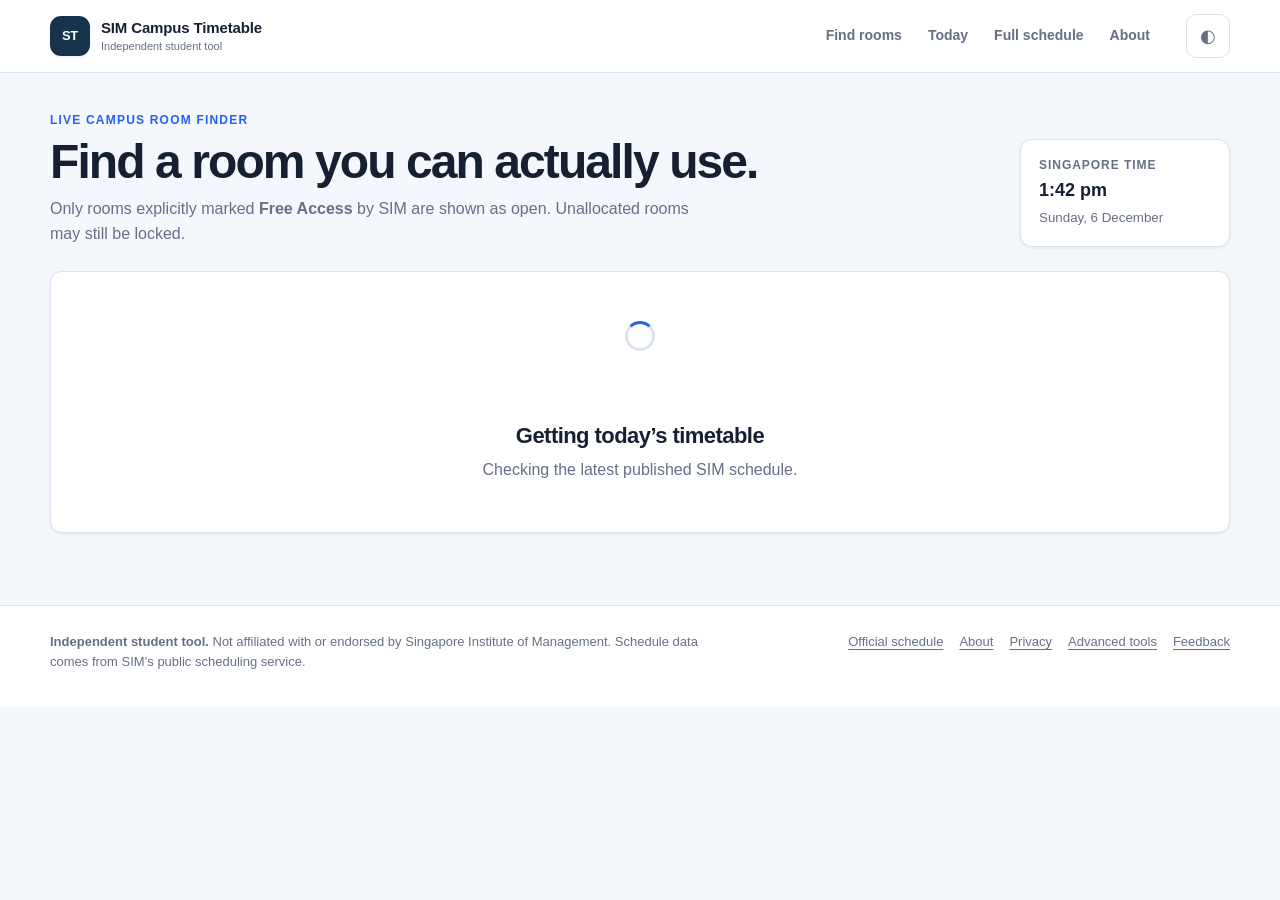
==== index.html @ f2486873 "page generally upgraded" ====
<!DOCTYPE html>
<html lang="en-SG">
<head>
<meta charset="utf-8" />
<meta name="viewport" content="width=device-width, initial-scale=1" />
<script>(function(){try{var t=localStorage.getItem('sim-timetable-theme');if(t==='light'||t==='dark')document.documentElement.setAttribute('data-theme',t)}catch(e){}})();</script>
<script async src="https://pagead2.googlesyndication.com/pagead/js/adsbygoogle.js?client=ca-pub-3855542710250858" crossorigin="anonymous"></script>
<title>SIM Campus Timetable — Find Free Access Rooms</title>
<meta name="description" content="Find SIM campus rooms that are explicitly open to students now, see what opens later, and browse today's timetable." />
<meta name="theme-color" content="#17324D" />
<link rel="canonical" href="https://simtimetable.vercel.app/" />
<meta property="og:type" content="website" />
<meta property="og:title" content="SIM Campus Timetable" />
<meta property="og:description" content="Find SIM campus rooms that are explicitly open to students now." />
<meta property="og:url" content="https://simtimetable.vercel.app/" />
<meta property="og:image" content="https://simtimetable.vercel.app/assets/og-sim-campus-timetable.png" />
<meta property="og:image:width" content="1731" />
<meta property="og:image:height" content="909" />
<meta property="og:image:alt" content="SIM Campus Timetable — Find rooms you can actually use." />
<meta name="twitter:card" content="summary_large_image" />
<meta name="twitter:title" content="SIM Campus Timetable" />
<meta name="twitter:description" content="Find SIM campus rooms that are explicitly open to students now." />
<meta name="twitter:image" content="https://simtimetable.vercel.app/assets/og-sim-campus-timetable.png" />
<link rel="stylesheet" href="/assets/styles.css" />
<link rel="icon" href="data:image/svg+xml,<svg xmlns=%22http://www.w3.org/2000/svg%22 viewBox=%220 0 100 100%22><rect width=%22100%22 height=%22100%22 rx=%2224%22 fill=%22%2317324d%22/><text x=%2250%22 y=%2263%22 text-anchor=%22middle%22 font-family=%22Arial%22 font-size=%2240%22 font-weight=%22700%22 fill=%22white%22>ST</text></svg>" />
</head>
<body>
<a class="skip-link" href="#main">Skip to room finder</a>

<header class="site-header">
  <div class="site-header-inner">
    <a class="brand" href="/" aria-label="SIM Campus Timetable home">
      <span class="brand-mark" aria-hidden="true">ST</span>
      <span class="brand-copy">
        <strong>SIM Campus Timetable</strong>
        <small>Independent student tool</small>
      </span>
    </a>
    <nav class="site-nav" aria-label="Primary navigation">
      <a href="/#open-now" data-view-link="now">Find rooms</a>
      <a href="/#today" data-view-link="today">Today</a>
      <a href="/#schedule" data-view-link="schedule">Full schedule</a>
      <a href="/about">About</a>
    </nav>
    <button class="theme-toggle" data-theme-toggle type="button" aria-label="System theme. Activate to change theme.">
      <span class="theme-toggle-icon" aria-hidden="true">◐</span>
    </button>
  </div>
</header>

<main class="page-shell" id="main">
  <section class="app-hero" aria-labelledby="pageTitle">
    <div class="hero-copy">
      <p class="eyebrow">Live campus room finder</p>
      <h1 id="pageTitle">Find a room you can actually use.</h1>
      <p>Only rooms explicitly marked <strong>Free Access</strong> by SIM are shown as open. Unallocated rooms may still be locked.</p>
    </div>
    <div class="singapore-clock" aria-live="off">
      <span>Singapore time</span>
      <strong id="sgTime">—</strong>
      <small id="sgDate">Loading date…</small>
    </div>
  </section>

  <aside class="alert" id="staleBanner" role="alert" hidden>
    <span aria-hidden="true">⚠</span>
    <div><strong>Previous schedule</strong><p id="staleText">This snapshot is not for today in Singapore.</p></div>
  </aside>

  <section class="waiting-panel card" id="waitingPanel" aria-live="polite" hidden>
    <div class="loading-state">
      <div class="spinner" aria-hidden="true"></div>
      <div><h2 id="waitStep">Waiting for the fresh schedule</h2><p id="waitDetail">Keep this tab open while the SIM scheduling page sends the data.</p></div>
      <button class="btn" id="waitingCancel" type="button">Load a file instead</button>
    </div>
  </section>

  <section class="card" id="loadingPanel" aria-live="polite">
    <div class="loading-state">
      <div class="spinner" aria-hidden="true"></div>
      <div><h2>Getting today’s timetable</h2><p>Checking the latest published SIM schedule.</p></div>
    </div>
  </section>

  <section class="import-panel card" id="importPanel" aria-labelledby="importHeading" hidden>
    <p class="eyebrow">Fallback option</p>
    <h2 id="importHeading">Load a saved schedule</h2>
    <p class="note">Use this only when the daily snapshot is unavailable. Your file stays in this browser.</p>
    <div class="drop" id="drop">
      <strong>Drop sim-timetable.json here</strong><br />
      <span class="note">or <button class="btn" id="pickBtn" type="button">Choose a file</button></span>
      <input type="file" id="file" accept="application/json,.json" hidden />
    </div>
    <label for="pasteArea" class="note">Or paste schedule JSON:</label>
    <textarea class="paste" id="pasteArea" placeholder="Paste JSON here"></textarea>
    <div class="row">
      <button class="btn primary" id="loadPasteBtn" type="button">Load schedule</button>
      <button class="btn" id="cancelImportBtn" type="button">Cancel</button>
      <span class="err" id="importError" role="alert"></span>
    </div>
  </section>

  <section id="app" hidden>
    <div class="status-strip" aria-label="Schedule summary">
      <div class="status-card is-open"><span>Open now</span><strong id="openValue">—</strong><small>Confirmed Free Access</small></div>
      <div class="status-card"><span>Opening later</span><strong id="laterValue">—</strong><small>Today in Singapore</small></div>
      <div class="status-card"><span>Schedule date</span><strong id="dateValue">—</strong><small id="dateDetail">Loading…</small></div>
    </div>
    <div class="status-card" style="min-height:0;margin-bottom:16px">
      <span>Latest data</span><strong id="updatedValue" style="font-size:18px">—</strong><small id="updatedDetail">Checking…</small>
    </div>

    <div id="timetable"></div>

    <div class="app-actions">
      <button class="btn" id="exportBtn" type="button">Download offline copy</button>
      <button class="btn" id="showImportBtn" type="button">Load my own data</button>
      <a class="btn" href="/advanced">Advanced refresh tools</a>
      <span class="action-status" id="exportStatus" role="status"></span>
    </div>
  </section>
</main>

<footer class="site-footer">
  <div class="site-footer-inner">
    <p><strong>Independent student tool.</strong> Not affiliated with or endorsed by Singapore Institute of Management. Schedule data comes from SIM’s public scheduling service.</p>
    <nav class="footer-links" aria-label="Footer navigation">
      <a href="https://scheduling.sim.edu.sg/rad/campus.htm?id=SIM">Official schedule</a>
      <a href="/about">About</a>
      <a href="/privacy">Privacy</a>
      <a href="/advanced">Advanced tools</a>
      <a href="https://github.com/Shisa2025/simtimetable/issues">Feedback</a>
    </nav>
  </div>
</footer>

<script src="/assets/toast.js"></script>
<script src="/assets/timetable.js"></script>
<script src="/assets/site.js"></script>
<script src="/assets/app.js"></script>
</body>
</html>
---- assets/styles.css ----
/* SIM Campus Timetable — student-first shared visual system. */

:root {
  color-scheme: light;
  --bg: #f4f7fb;
  --panel: #ffffff;
  --panel-soft: #f8fafc;
  --ink: #172033;
  --ink-soft: #667085;
  --ink-faint: #8792a5;
  --line: #dce3ec;
  --line-strong: #c5cfdd;
  --primary: #17324d;
  --primary-ink: #ffffff;
  --accent: #2563eb;
  --accent-hover: #1d4ed8;
  --accent-soft: #eaf1ff;
  --open: #15803d;
  --open-soft: #e8f7ed;
  --later: #b45309;
  --later-soft: #fff4e5;
  --busy: #b42318;
  --busy-soft: #fdf0ef;
  --unknown: #667085;
  --unknown-soft: #eef1f5;
  --shadow: 0 1px 2px rgba(23, 32, 51, 0.05), 0 10px 32px rgba(23, 32, 51, 0.07);
  --shadow-small: 0 1px 3px rgba(23, 32, 51, 0.08);
  --radius: 12px;
  --radius-small: 8px;
  --content: 1180px;
}

:root[data-theme="dark"] {
  color-scheme: dark;
  --bg: #0f172a;
  --panel: #172033;
  --panel-soft: #1d293d;
  --ink: #f8fafc;
  --ink-soft: #a8b3c7;
  --ink-faint: #8996ab;
  --line: #334155;
  --line-strong: #475569;
  --primary: #dbeafe;
  --primary-ink: #0f172a;
  --accent: #60a5fa;
  --accent-hover: #93c5fd;
  --accent-soft: #1e3a5f;
  --open: #4ade80;
  --open-soft: #153d2a;
  --later: #fbbf24;
  --later-soft: #493516;
  --busy: #fb7185;
  --busy-soft: #4a2028;
  --unknown: #cbd5e1;
  --unknown-soft: #263348;
  --shadow: 0 1px 2px rgba(0, 0, 0, 0.25), 0 14px 38px rgba(0, 0, 0, 0.22);
  --shadow-small: 0 1px 3px rgba(0, 0, 0, 0.3);
}

@media (prefers-color-scheme: dark) {
  :root:not([data-theme]) {
    color-scheme: dark;
    --bg: #0f172a;
    --panel: #172033;
    --panel-soft: #1d293d;
    --ink: #f8fafc;
    --ink-soft: #a8b3c7;
    --ink-faint: #8996ab;
    --line: #334155;
    --line-strong: #475569;
    --primary: #dbeafe;
    --primary-ink: #0f172a;
    --accent: #60a5fa;
    --accent-hover: #93c5fd;
    --accent-soft: #1e3a5f;
    --open: #4ade80;
    --open-soft: #153d2a;
    --later: #fbbf24;
    --later-soft: #493516;
    --busy: #fb7185;
    --busy-soft: #4a2028;
    --unknown: #cbd5e1;
    --unknown-soft: #263348;
    --shadow: 0 1px 2px rgba(0, 0, 0, 0.25), 0 14px 38px rgba(0, 0, 0, 0.22);
    --shadow-small: 0 1px 3px rgba(0, 0, 0, 0.3);
  }
}

* { box-sizing: border-box; }

.sr-only {
  position: absolute;
  width: 1px;
  height: 1px;
  padding: 0;
  margin: -1px;
  overflow: hidden;
  clip: rect(0, 0, 0, 0);
  white-space: nowrap;
  border: 0;
}

html { scroll-behavior: smooth; }

body {
  margin: 0;
  min-width: 320px;
  background: var(--bg);
  color: var(--ink);
  font-family: -apple-system, BlinkMacSystemFont, "Segoe UI", Roboto, Helvetica, Arial, sans-serif;
  font-size: 16px;
  line-height: 1.55;
  -webkit-font-smoothing: antialiased;
}

button, input, select, textarea { font: inherit; }
button, a, summary, input, select { -webkit-tap-highlight-color: transparent; }
a { color: var(--accent); text-underline-offset: 3px; }
a:hover { color: var(--accent-hover); }
img { max-width: 100%; }
[hidden] { display: none !important; }

:focus-visible {
  outline: 3px solid var(--accent);
  outline-offset: 3px;
  border-radius: 4px;
}

.skip-link {
  position: fixed;
  left: 16px;
  top: 12px;
  z-index: 10000;
  transform: translateY(-160%);
  padding: 10px 14px;
  border-radius: var(--radius-small);
  background: var(--primary);
  color: var(--primary-ink);
  text-decoration: none;
}
.skip-link:focus { transform: none; }

/* ---------- site chrome ---------- */

.site-header {
  position: sticky;
  top: 0;
  z-index: 100;
  background: color-mix(in srgb, var(--panel) 92%, transparent);
  border-bottom: 1px solid var(--line);
  backdrop-filter: blur(14px);
}

.site-header-inner {
  width: min(var(--content), calc(100% - 40px));
  min-height: 72px;
  margin: 0 auto;
  display: flex;
  align-items: center;
  gap: 24px;
}

.brand {
  display: inline-flex;
  align-items: center;
  gap: 11px;
  flex-shrink: 0;
  color: var(--ink);
  text-decoration: none;
}
.brand:hover { color: var(--ink); }

.brand-mark {
  width: 40px;
  height: 40px;
  display: grid;
  place-items: center;
  border-radius: 11px;
  background: var(--primary);
  color: var(--primary-ink);
  font-size: 13px;
  font-weight: 800;
  letter-spacing: -0.02em;
  box-shadow: var(--shadow-small);
}

.brand-copy { display: grid; line-height: 1.2; }
.brand-copy strong { font-size: 15px; letter-spacing: -0.01em; }
.brand-copy small { margin-top: 3px; color: var(--ink-soft); font-size: 11px; font-weight: 500; }

.site-nav {
  display: flex;
  align-items: center;
  gap: 2px;
  margin-left: auto;
}

.site-nav a {
  min-height: 44px;
  display: inline-flex;
  align-items: center;
  padding: 0 12px;
  border-radius: 8px;
  color: var(--ink-soft);
  font-size: 14px;
  font-weight: 650;
  text-decoration: none;
  white-space: nowrap;
}
.site-nav a:hover { background: var(--panel-soft); color: var(--ink); }
.site-nav a[aria-current="page"],
.site-nav a[aria-current="true"] { background: var(--accent-soft); color: var(--accent); }

.theme-toggle {
  min-width: 44px;
  min-height: 44px;
  display: inline-grid;
  place-items: center;
  border: 1px solid var(--line);
  border-radius: 10px;
  background: var(--panel);
  color: var(--ink-soft);
  cursor: pointer;
}
.theme-toggle:hover { color: var(--ink); border-color: var(--line-strong); }
.theme-toggle-icon { font-size: 18px; line-height: 1; }

.page-shell {
  width: min(var(--content), calc(100% - 40px));
  margin: 0 auto;
  padding: 38px 0 72px;
}

.app-hero {
  display: grid;
  grid-template-columns: minmax(0, 1fr) auto;
  gap: 32px;
  align-items: end;
  margin-bottom: 24px;
}

.eyebrow {
  margin: 0 0 6px;
  color: var(--accent);
  font-size: 12px;
  font-weight: 800;
  letter-spacing: 0.1em;
  text-transform: uppercase;
}

h1, h2, h3, p { margin-top: 0; }
h1 { margin-bottom: 10px; font-size: clamp(30px, 5vw, 48px); line-height: 1.08; letter-spacing: -0.04em; }
h2 { margin-bottom: 8px; font-size: 22px; line-height: 1.25; letter-spacing: -0.025em; }
h3 { margin-bottom: 6px; font-size: 22px; line-height: 1.25; letter-spacing: -0.02em; }

.hero-copy { max-width: 720px; }
.hero-copy > p:not(.eyebrow) { max-width: 650px; margin-bottom: 0; color: var(--ink-soft); font-size: 16px; }

.singapore-clock {
  min-width: 210px;
  padding: 16px 18px;
  border: 1px solid var(--line);
  border-radius: var(--radius);
  background: var(--panel);
  box-shadow: var(--shadow-small);
}
.singapore-clock span { display: block; color: var(--ink-soft); font-size: 12px; font-weight: 700; text-transform: uppercase; letter-spacing: 0.08em; }
.singapore-clock strong { display: block; margin-top: 3px; font-size: 18px; }
.singapore-clock small { color: var(--ink-soft); }

.status-strip {
  display: grid;
  grid-template-columns: repeat(3, minmax(0, 1fr));
  gap: 12px;
  margin-bottom: 16px;
}
.status-card {
  min-height: 96px;
  padding: 16px 18px;
  border: 1px solid var(--line);
  border-radius: var(--radius);
  background: var(--panel);
  box-shadow: var(--shadow-small);
}
.status-card span { display: block; color: var(--ink-soft); font-size: 12px; font-weight: 700; text-transform: uppercase; letter-spacing: 0.07em; }
.status-card strong { display: block; margin-top: 4px; font-size: 24px; line-height: 1.2; }
.status-card small { color: var(--ink-soft); }
.status-card.is-open strong { color: var(--open); }

.alert {
  display: flex;
  gap: 12px;
  align-items: flex-start;
  margin-bottom: 16px;
  padding: 14px 16px;
  border: 1px solid color-mix(in srgb, var(--later) 45%, var(--line));
  border-radius: var(--radius);
  background: var(--later-soft);
  color: var(--ink);
}
.alert strong { color: var(--later); }
.alert p { margin: 0; color: var(--ink-soft); }

/* ---------- finder ---------- */

.finder-panel {
  margin-bottom: 14px;
  padding: 18px;
  border: 1px solid var(--line);
  border-radius: var(--radius);
  background: var(--panel);
  box-shadow: var(--shadow);
}

.view-tabs {
  display: inline-flex;
  max-width: 100%;
  margin-bottom: 22px;
  padding: 4px;
  overflow-x: auto;
  border: 1px solid var(--line);
  border-radius: 10px;
  background: var(--panel-soft);
}
.view-tabs button {
  min-height: 44px;
  padding: 0 16px;
  border: 0;
  border-radius: 7px;
  background: transparent;
  color: var(--ink-soft);
  cursor: pointer;
  font-size: 14px;
  font-weight: 700;
  white-space: nowrap;
}
.view-tabs button:hover { color: var(--ink); }
.view-tabs button.active { background: var(--panel); color: var(--accent); box-shadow: var(--shadow-small); }

.filter-heading { display: flex; align-items: end; justify-content: space-between; gap: 16px; margin-bottom: 14px; }
.filter-heading h2 { margin: 0; font-size: 18px; }
.filter-heading .eyebrow { margin-bottom: 3px; }

.text-button {
  min-height: 44px;
  padding: 0 10px;
  border: 0;
  background: transparent;
  color: var(--accent);
  cursor: pointer;
  font-size: 14px;
  font-weight: 700;
}
.text-button:hover { color: var(--accent-hover); text-decoration: underline; text-underline-offset: 3px; }

.filter-grid {
  display: grid;
  grid-template-columns: repeat(5, minmax(130px, 1fr));
  gap: 12px;
}
.filter-grid label, .more-filters label { display: grid; gap: 6px; }
.filter-grid label > span, .more-filters label > span {
  color: var(--ink-soft);
  font-size: 12px;
  font-weight: 750;
  letter-spacing: 0.02em;
}
.filter-grid input, .filter-grid select, .more-filters input, textarea.paste {
  width: 100%;
  min-height: 44px;
  padding: 9px 11px;
  border: 1px solid var(--line-strong);
  border-radius: var(--radius-small);
  background: var(--panel);
  color: var(--ink);
}
.filter-grid input::placeholder, .more-filters input::placeholder, textarea::placeholder { color: var(--ink-faint); }
.filter-grid input:hover, .filter-grid select:hover, .more-filters input:hover { border-color: var(--ink-faint); }

.more-filters { margin-top: 12px; }
.more-filters summary {
  width: max-content;
  min-height: 44px;
  display: flex;
  align-items: center;
  color: var(--ink-soft);
  cursor: pointer;
  font-size: 13px;
  font-weight: 700;
}
.more-filters label { max-width: 360px; padding: 6px 0 2px; }

[data-current-mode="schedule"] [data-filter-context="availability"] { display: none; }
.result-meta { min-height: 24px; margin: 0 2px 12px; color: var(--ink-soft); font-size: 13px; }

.result-section { margin-top: 26px; }
.section-heading { display: flex; align-items: end; justify-content: space-between; gap: 16px; margin-bottom: 13px; }
.section-heading h2 { margin: 0; }
.section-heading h2 span {
  display: inline-grid;
  min-width: 28px;
  min-height: 28px;
  margin-left: 6px;
  place-items: center;
  border-radius: 999px;
  background: var(--panel);
  color: var(--ink-soft);
  font-size: 13px;
  box-shadow: inset 0 0 0 1px var(--line);
  vertical-align: 2px;
}
.section-heading .eyebrow { margin-bottom: 3px; }
.result-section-later { padding-top: 8px; border-top: 1px solid var(--line); }

.availability-grid {
  display: grid;
  grid-template-columns: repeat(2, minmax(0, 1fr));
  gap: 12px;
}
.availability-card {
  position: relative;
  min-width: 0;
  padding: 18px;
  overflow: hidden;
  border: 1px solid var(--line);
  border-radius: var(--radius);
  background: var(--panel);
  box-shadow: var(--shadow-small);
}
.availability-card::before { content: ""; position: absolute; inset: 0 auto 0 0; width: 4px; background: var(--line-strong); }
.availability-card.is-open::before { background: var(--open); }
.availability-card.is-later::before { background: var(--later); }
.card-topline { min-height: 28px; }
.availability-card h3 { margin-top: 10px; }

.status-pill {
  display: inline-flex;
  align-items: center;
  gap: 5px;
  min-height: 28px;
  padding: 4px 9px;
  border-radius: 999px;
  font-size: 11px;
  font-weight: 800;
  letter-spacing: 0.04em;
}
.status-open { background: var(--open-soft); color: var(--open); }
.status-later, .status-upcoming { background: var(--later-soft); color: var(--later); }
.status-busy, .status-current { background: var(--busy-soft); color: var(--busy); }
.status-unknown, .status-past, .status-scheduled { background: var(--unknown-soft); color: var(--unknown); }

.room-meta { display: flex; flex-wrap: wrap; gap: 5px 14px; color: var(--ink-soft); font-size: 13px; }
.availability-value { margin: 18px 0 1px; color: var(--ink); font-size: 18px; font-weight: 800; }
.availability-detail { margin: 0; color: var(--ink-soft); font-size: 13px; }

.inline-empty, .empty-state {
  display: grid;
  gap: 4px;
  padding: 20px;
  border: 1px dashed var(--line-strong);
  border-radius: var(--radius);
  background: var(--panel-soft);
  color: var(--ink-soft);
}
.inline-empty strong { color: var(--ink); }
.empty-state { justify-items: center; padding: 42px 20px; text-align: center; }
.empty-state h2 { margin: 8px 0 0; }
.empty-state p { max-width: 520px; margin: 0; }
.empty-icon { width: 42px; height: 42px; display: grid; place-items: center; border-radius: 50%; background: var(--later-soft); color: var(--later); font-weight: 900; }

/* ---------- today timeline ---------- */

.timeline-list { display: grid; gap: 10px; }
.timeline-card {
  border: 1px solid var(--line);
  border-radius: var(--radius);
  background: var(--panel);
  box-shadow: var(--shadow-small);
}
.timeline-card summary {
  min-height: 76px;
  display: grid;
  grid-template-columns: minmax(180px, 0.8fr) minmax(0, 1.2fr);
  align-items: center;
  gap: 18px;
  padding: 14px 18px;
  cursor: pointer;
}
.timeline-card summary::marker { color: var(--accent); }
.timeline-card summary > span:first-child { display: grid; }
.timeline-card summary strong { font-size: 17px; }
.timeline-card summary small { margin-top: 2px; color: var(--open); font-weight: 700; }
.summary-meta { display: flex; flex-wrap: wrap; justify-content: flex-end; gap: 5px 14px; color: var(--ink-soft); font-size: 13px; }
.timeline-body { padding: 2px 18px 16px; border-top: 1px solid var(--line); }
.timeline-row {
  display: grid;
  grid-template-columns: 94px 170px minmax(0, 1fr);
  gap: 10px;
  align-items: center;
  padding: 10px 0;
  border-bottom: 1px solid var(--line);
  font-size: 13px;
}
.timeline-row:last-child { border-bottom: 0; }
.timeline-row .status-pill { justify-content: center; border-radius: 6px; }
.timeline-time { font-variant-numeric: tabular-nums; }
.timeline-label { color: var(--ink-soft); overflow-wrap: anywhere; }
.timeline-label.muted { color: var(--ink-faint); font-style: italic; }
.information-note { margin-top: 14px; padding: 14px 16px; border-radius: var(--radius-small); background: var(--unknown-soft); color: var(--ink-soft); font-size: 13px; }
.information-note strong { color: var(--ink); }

/* ---------- schedule ---------- */

.schedule-table-wrap { overflow-x: auto; border: 1px solid var(--line); border-radius: var(--radius); background: var(--panel); box-shadow: var(--shadow-small); }
.schedule-table { width: 100%; min-width: 820px; border-collapse: collapse; }
.schedule-table th, .schedule-table td { padding: 12px 14px; border-bottom: 1px solid var(--line); text-align: left; font-size: 13px; vertical-align: top; }
.schedule-table th { background: var(--panel-soft); color: var(--ink-soft); font-size: 11px; letter-spacing: 0.05em; text-transform: uppercase; }
.schedule-table tbody tr:last-child td { border-bottom: 0; }
.schedule-table tbody tr:hover td { background: var(--panel-soft); }
.schedule-status { display: inline-flex; min-height: 26px; align-items: center; padding: 3px 8px; border-radius: 999px; font-size: 11px; font-weight: 800; white-space: nowrap; }
.schedule-cards { display: none; }
.schedule-card { padding: 15px; border: 1px solid var(--line); border-radius: var(--radius); background: var(--panel); box-shadow: var(--shadow-small); }
.schedule-card-head { display: flex; justify-content: space-between; gap: 10px; align-items: start; }
.schedule-card p { margin: 12px 0; color: var(--ink); font-size: 14px; }
.schedule-card > div:last-child { display: flex; flex-wrap: wrap; justify-content: space-between; gap: 6px 12px; color: var(--ink-soft); font-size: 12px; }

/* ---------- shared cards, actions, loading ---------- */

.card, .content-card {
  padding: 20px;
  border: 1px solid var(--line);
  border-radius: var(--radius);
  background: var(--panel);
  box-shadow: var(--shadow-small);
}
.card + .card, .content-card + .content-card { margin-top: 14px; }
.card h2, .content-card h2 { margin-top: 0; }

.app-actions { display: flex; flex-wrap: wrap; align-items: center; gap: 10px; margin-top: 30px; padding-top: 18px; border-top: 1px solid var(--line); }
.app-actions .action-status { color: var(--ink-soft); font-size: 13px; }

.btn {
  min-height: 44px;
  display: inline-flex;
  align-items: center;
  justify-content: center;
  gap: 7px;
  padding: 9px 14px;
  border: 1px solid var(--line-strong);
  border-radius: var(--radius-small);
  background: var(--panel);
  color: var(--ink);
  cursor: pointer;
  font-weight: 700;
  font-size: 14px;
  text-decoration: none;
}
.btn:hover { border-color: var(--accent); background: var(--accent-soft); color: var(--accent); }
.btn.primary { border-color: var(--accent); background: var(--accent); color: #ffffff; }
.btn.primary:hover { border-color: var(--accent-hover); background: var(--accent-hover); color: #ffffff; }

.waiting-panel, .import-panel { margin: 18px 0; }
.loading-state { display: grid; place-items: center; gap: 12px; min-height: 220px; text-align: center; }
.loading-state p { margin: 0; color: var(--ink-soft); }
.spinner { width: 30px; height: 30px; border: 3px solid var(--line); border-top-color: var(--accent); border-radius: 50%; animation: spin 0.8s linear infinite; }
@keyframes spin { to { transform: rotate(360deg); } }

.drop {
  padding: 28px 18px;
  border: 2px dashed var(--line-strong);
  border-radius: var(--radius);
  background: var(--panel-soft);
  color: var(--ink-soft);
  text-align: center;
}
.drop.over { border-color: var(--accent); background: var(--accent-soft); }
.row { display: flex; flex-wrap: wrap; align-items: center; gap: 10px; }
.note { color: var(--ink-soft); font-size: 13px; }
.err { color: var(--busy); font-size: 13px; font-weight: 650; }
textarea.paste { min-height: 120px; resize: vertical; }

/* ---------- content pages and developer tools ---------- */

.content-shell { max-width: 850px; }
.content-hero { margin-bottom: 24px; }
.content-hero h1 { max-width: 760px; }
.content-hero > p:not(.eyebrow) { max-width: 700px; color: var(--ink-soft); font-size: 17px; }
.prose h2 { margin-top: 30px; }
.prose h3 { margin-top: 22px; font-size: 17px; }
.prose p, .prose li { color: var(--ink-soft); }
.prose strong { color: var(--ink); }
.prose ul, .prose ol { padding-left: 22px; }
.prose li + li { margin-top: 7px; }
.trust-note { padding: 14px 16px; border-left: 4px solid var(--accent); border-radius: 0 var(--radius-small) var(--radius-small) 0; background: var(--accent-soft); color: var(--ink-soft); }

code, pre { font-family: ui-monospace, SFMono-Regular, Menlo, Consolas, monospace; }
code.inline { padding: 2px 5px; border: 1px solid var(--line); border-radius: 5px; background: var(--panel-soft); font-size: 12px; }
pre.snippet { max-height: 280px; margin: 12px 0; padding: 14px; overflow: auto; border: 1px solid var(--line); border-radius: var(--radius-small); background: var(--panel-soft); font-size: 12px; white-space: pre; }
.steps li { margin-bottom: 8px; }
.advanced-grid { display: grid; grid-template-columns: repeat(2, minmax(0, 1fr)); gap: 14px; }
.advanced-grid .card { margin: 0; }

/* ---------- footer and toast ---------- */

.site-footer { border-top: 1px solid var(--line); background: var(--panel); }
.site-footer-inner {
  width: min(var(--content), calc(100% - 40px));
  margin: 0 auto;
  padding: 26px 0 34px;
  display: grid;
  grid-template-columns: minmax(0, 1fr) auto;
  gap: 20px;
  color: var(--ink-soft);
  font-size: 13px;
}
.site-footer p { max-width: 680px; margin: 0; }
.footer-links { display: flex; flex-wrap: wrap; justify-content: flex-end; gap: 8px 16px; }
.footer-links a { color: var(--ink-soft); }

.toast-stack { position: fixed; right: 16px; bottom: 16px; z-index: 9999; display: flex; flex-direction: column; gap: 8px; max-width: min(360px, calc(100vw - 32px)); pointer-events: none; }
.toast { padding: 12px 14px; border: 1px solid var(--line); border-left: 4px solid var(--accent); border-radius: var(--radius-small); background: var(--panel); box-shadow: var(--shadow); color: var(--ink); font-size: 13px; opacity: 0; transform: translateY(6px); transition: opacity 0.18s ease, transform 0.18s ease; pointer-events: auto; }
.toast.in { opacity: 1; transform: none; }
.toast.tone-success { border-left-color: var(--open); }
.toast.tone-error { border-left-color: var(--busy); }
.toast-row { display: flex; align-items: center; gap: 9px; }
.toast-title { font-weight: 750; }
.toast-detail { margin-top: 3px; color: var(--ink-soft); }
.toast-spinner { width: 13px; height: 13px; flex-shrink: 0; border: 2px solid var(--line); border-top-color: var(--accent); border-radius: 50%; animation: spin 0.7s linear infinite; }
.toast-bar { height: 3px; margin-top: 9px; overflow: hidden; border-radius: 2px; background: var(--line); }
.toast-bar i { display: block; width: 0; height: 100%; border-radius: 2px; background: var(--accent); transition: width 0.2s ease; }

@media (max-width: 900px) {
  .site-header-inner { width: min(100% - 28px, var(--content)); min-height: 64px; gap: 12px; }
  .brand-copy small { display: none; }
  .site-nav { order: 3; width: 100%; margin: 0; padding-bottom: 8px; overflow-x: auto; }
  .site-header-inner { flex-wrap: wrap; }
  .theme-toggle { margin-left: auto; }
  .page-shell { width: min(100% - 28px, var(--content)); padding-top: 28px; }
  .filter-grid { grid-template-columns: repeat(2, minmax(0, 1fr)); }
  .filter-wide { grid-column: span 2; }
  .site-footer-inner { width: min(100% - 28px, var(--content)); }
}

@media (max-width: 700px) {
  .app-hero { grid-template-columns: 1fr; gap: 18px; }
  .singapore-clock { min-width: 0; }
  .status-strip { grid-template-columns: 1fr; gap: 8px; }
  .status-card { min-height: 0; display: grid; grid-template-columns: minmax(0, 1fr) auto; align-items: center; gap: 8px; }
  .status-card strong { grid-row: span 2; grid-column: 2; margin: 0; font-size: 22px; }
  .status-card small { grid-column: 1; }
  .availability-grid { grid-template-columns: 1fr; }
  .timeline-card summary { grid-template-columns: 1fr; gap: 8px; }
  .summary-meta { justify-content: flex-start; }
  .timeline-row { grid-template-columns: 88px 1fr; }
  .timeline-label { grid-column: 2; }
  .schedule-table-wrap { display: none; }
  .schedule-cards { display: grid; gap: 10px; }
  .advanced-grid { grid-template-columns: 1fr; }
  .site-footer-inner { grid-template-columns: 1fr; }
  .footer-links { justify-content: flex-start; }
}

@media (max-width: 480px) {
  .brand-mark { width: 36px; height: 36px; }
  .brand-copy strong { font-size: 14px; }
  .site-nav a { padding: 0 10px; font-size: 13px; }
  .page-shell { width: min(100% - 24px, var(--content)); padding: 24px 0 54px; }
  h1 { font-size: 32px; }
  .finder-panel { padding: 14px; }
  .view-tabs { width: 100%; }
  .view-tabs button { flex: 1 0 auto; padding: 0 12px; }
  .filter-grid { grid-template-columns: 1fr; }
  .filter-wide { grid-column: auto; }
  .filter-heading { align-items: center; }
  .availability-card { padding: 16px; }
  .timeline-body { padding-inline: 14px; }
  .timeline-row { grid-template-columns: 84px minmax(0, 1fr); gap: 8px; }
  .site-footer-inner { width: min(100% - 24px, var(--content)); }
}

@media (prefers-reduced-motion: reduce) {
  html { scroll-behavior: auto; }
  *, *::before, *::after { animation-duration: 0.01ms !important; animation-iteration-count: 1 !important; transition-duration: 0.01ms !important; }
}
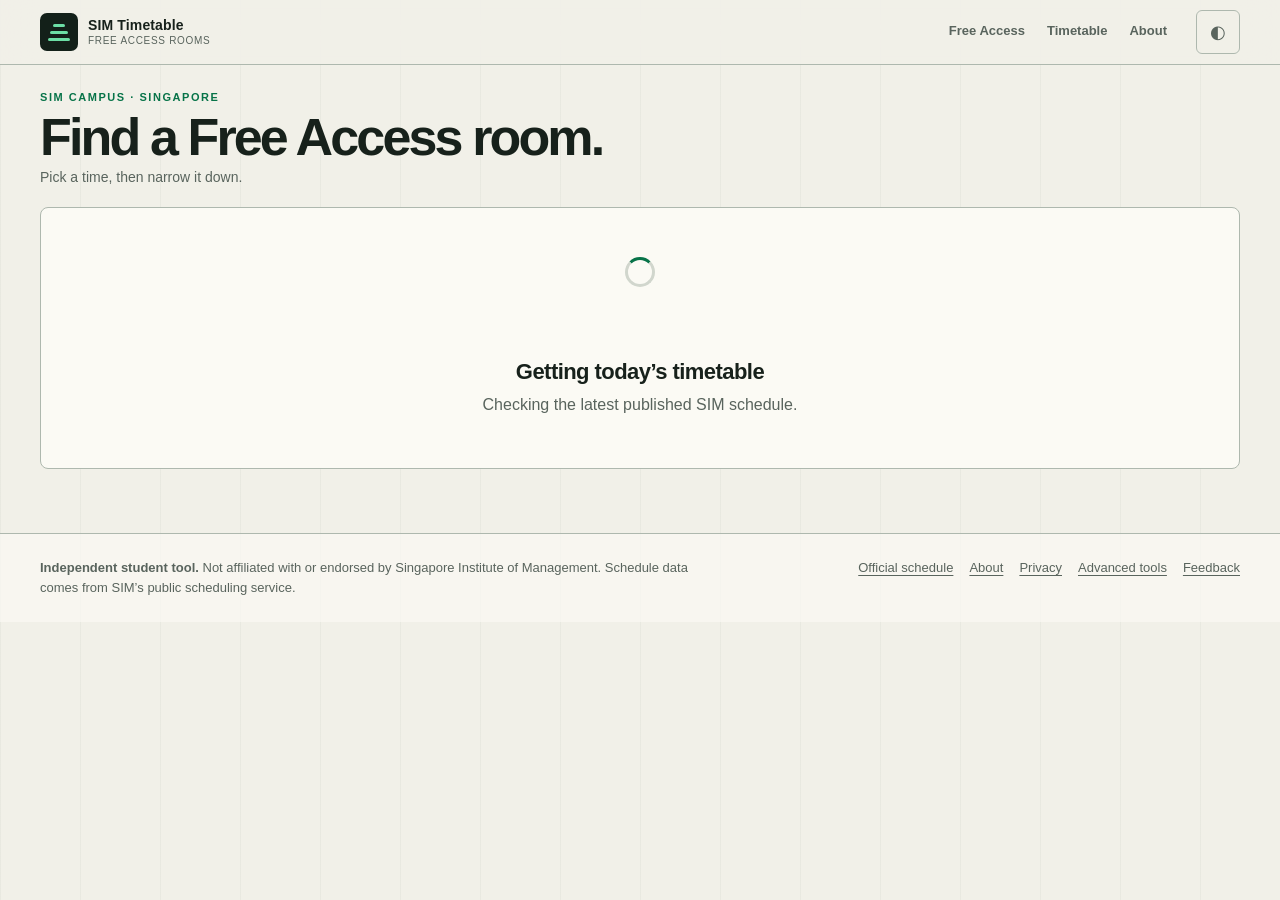
==== commit 7a75ee28: "theme changed" ====
--- a/index.html
+++ b/index.html
@@ -5,41 +5,40 @@
 <meta name="viewport" content="width=device-width, initial-scale=1" />
 <script>(function(){try{var t=localStorage.getItem('sim-timetable-theme');if(t==='light'||t==='dark')document.documentElement.setAttribute('data-theme',t)}catch(e){}})();</script>
 <script async src="https://pagead2.googlesyndication.com/pagead/js/adsbygoogle.js?client=ca-pub-3855542710250858" crossorigin="anonymous"></script>
-<title>SIM Campus Timetable — Find Free Access Rooms</title>
-<meta name="description" content="Find SIM campus rooms that are explicitly open to students now, see what opens later, and browse today's timetable." />
-<meta name="theme-color" content="#17324D" />
+<title>SIM Timetable — Find Free Access Rooms by Time</title>
+<meta name="description" content="Choose a time and find SIM campus rooms marked Free Access." />
+<meta name="theme-color" content="#132019" />
 <link rel="canonical" href="https://simtimetable.vercel.app/" />
 <meta property="og:type" content="website" />
-<meta property="og:title" content="SIM Campus Timetable" />
-<meta property="og:description" content="Find SIM campus rooms that are explicitly open to students now." />
+<meta property="og:title" content="SIM Timetable" />
+<meta property="og:description" content="Choose a time. Find a Free Access room." />
 <meta property="og:url" content="https://simtimetable.vercel.app/" />
 <meta property="og:image" content="https://simtimetable.vercel.app/assets/og-sim-campus-timetable.png" />
-<meta property="og:image:width" content="1731" />
-<meta property="og:image:height" content="909" />
-<meta property="og:image:alt" content="SIM Campus Timetable — Find rooms you can actually use." />
+<meta property="og:image:width" content="1734" />
+<meta property="og:image:height" content="907" />
+<meta property="og:image:alt" content="SIM Timetable — Find a Free Access room." />
 <meta name="twitter:card" content="summary_large_image" />
-<meta name="twitter:title" content="SIM Campus Timetable" />
-<meta name="twitter:description" content="Find SIM campus rooms that are explicitly open to students now." />
+<meta name="twitter:title" content="SIM Timetable" />
+<meta name="twitter:description" content="Choose a time. Find a Free Access room." />
 <meta name="twitter:image" content="https://simtimetable.vercel.app/assets/og-sim-campus-timetable.png" />
 <link rel="stylesheet" href="/assets/styles.css" />
-<link rel="icon" href="data:image/svg+xml,<svg xmlns=%22http://www.w3.org/2000/svg%22 viewBox=%220 0 100 100%22><rect width=%22100%22 height=%22100%22 rx=%2224%22 fill=%22%2317324d%22/><text x=%2250%22 y=%2263%22 text-anchor=%22middle%22 font-family=%22Arial%22 font-size=%2240%22 font-weight=%22700%22 fill=%22white%22>ST</text></svg>" />
+<link rel="icon" href="data:image/svg+xml,<svg xmlns=%22http://www.w3.org/2000/svg%22 viewBox=%220 0 100 100%22><rect width=%22100%22 height=%22100%22 rx=%2218%22 fill=%22%23132019%22/><path d=%22M18 67h64M28 49h44M39 31h22%22 stroke=%22%236CDEA5%22 stroke-width=%2210%22 stroke-linecap=%22round%22/></svg>" />
 </head>
 <body>
 <a class="skip-link" href="#main">Skip to room finder</a>
 
 <header class="site-header">
   <div class="site-header-inner">
-    <a class="brand" href="/" aria-label="SIM Campus Timetable home">
-      <span class="brand-mark" aria-hidden="true">ST</span>
+    <a class="brand" href="/" aria-label="SIM Timetable home">
+      <span class="brand-mark" aria-hidden="true"><i></i><i></i><i></i></span>
       <span class="brand-copy">
-        <strong>SIM Campus Timetable</strong>
-        <small>Independent student tool</small>
+        <strong>SIM Timetable</strong>
+        <small>Free Access rooms</small>
       </span>
     </a>
     <nav class="site-nav" aria-label="Primary navigation">
-      <a href="/#open-now" data-view-link="now">Find rooms</a>
-      <a href="/#today" data-view-link="today">Today</a>
-      <a href="/#schedule" data-view-link="schedule">Full schedule</a>
+      <a href="/#free-access" data-view-link="now">Free Access</a>
+      <a href="/#schedule" data-view-link="schedule">Timetable</a>
       <a href="/about">About</a>
     </nav>
     <button class="theme-toggle" data-theme-toggle type="button" aria-label="System theme. Activate to change theme.">
@@ -48,17 +47,34 @@
   </div>
 </header>
 
-<main class="page-shell" id="main">
-  <section class="app-hero" aria-labelledby="pageTitle">
-    <div class="hero-copy">
-      <p class="eyebrow">Live campus room finder</p>
-      <h1 id="pageTitle">Find a room you can actually use.</h1>
-      <p>Only rooms explicitly marked <strong>Free Access</strong> by SIM are shown as open. Unallocated rooms may still be locked.</p>
+<main class="page-shell app-shell" id="main">
+  <section class="workspace-intro" aria-labelledby="pageTitle">
+    <div>
+      <p class="eyebrow">SIM campus · Singapore</p>
+      <h1 id="pageTitle">Find a Free Access room.</h1>
+      <p>Pick a time, then narrow it down.</p>
     </div>
-    <div class="singapore-clock" aria-live="off">
-      <span>Singapore time</span>
-      <strong id="sgTime">—</strong>
-      <small id="sgDate">Loading date…</small>
+    <div class="workspace-meta" id="workspaceMeta" hidden>
+      <div class="data-stamp">
+        <span>Schedule</span>
+        <strong id="dateValue">—</strong>
+        <small id="dateDetail">Loading…</small>
+      </div>
+      <div class="data-stamp">
+        <span>Updated</span>
+        <strong id="updatedValue">—</strong>
+        <small id="updatedDetail">Checking…</small>
+      </div>
+      <details class="data-menu">
+        <summary>Data</summary>
+        <div class="data-menu-panel">
+          <button type="button" id="exportBtn">Download offline copy</button>
+          <button type="button" id="showImportBtn">Load my own data</button>
+          <a href="/advanced">Advanced refresh tools</a>
+          <a href="https://scheduling.sim.edu.sg/rad/campus.htm?id=SIM">Official schedule</a>
+          <span class="action-status" id="exportStatus" role="status"></span>
+        </div>
+      </details>
     </div>
   </section>
 
@@ -101,23 +117,7 @@
   </section>
 
   <section id="app" hidden>
-    <div class="status-strip" aria-label="Schedule summary">
-      <div class="status-card is-open"><span>Open now</span><strong id="openValue">—</strong><small>Confirmed Free Access</small></div>
-      <div class="status-card"><span>Opening later</span><strong id="laterValue">—</strong><small>Today in Singapore</small></div>
-      <div class="status-card"><span>Schedule date</span><strong id="dateValue">—</strong><small id="dateDetail">Loading…</small></div>
-    </div>
-    <div class="status-card" style="min-height:0;margin-bottom:16px">
-      <span>Latest data</span><strong id="updatedValue" style="font-size:18px">—</strong><small id="updatedDetail">Checking…</small>
-    </div>
-
     <div id="timetable"></div>
-
-    <div class="app-actions">
-      <button class="btn" id="exportBtn" type="button">Download offline copy</button>
-      <button class="btn" id="showImportBtn" type="button">Load my own data</button>
-      <a class="btn" href="/advanced">Advanced refresh tools</a>
-      <span class="action-status" id="exportStatus" role="status"></span>
-    </div>
   </section>
 </main>
 
--- a/assets/styles.css
+++ b/assets/styles.css
@@ -682,3 +682,515 @@
   html { scroll-behavior: auto; }
   *, *::before, *::after { animation-duration: 0.01ms !important; animation-iteration-count: 1 !important; transition-duration: 0.01ms !important; }
 }
+
+/* ---------- 2026 time-lens redesign ---------- */
+
+:root {
+  --bg: #f1f0e8;
+  --panel: #fbfaf4;
+  --panel-soft: #e9ebe2;
+  --ink: #17211b;
+  --ink-soft: #59645d;
+  --ink-faint: #7b857e;
+  --line: #d1d6cd;
+  --line-strong: #aeb8ae;
+  --primary: #132019;
+  --primary-ink: #f8f7ef;
+  --accent: #077348;
+  --accent-hover: #055c3b;
+  --accent-soft: #d9efe2;
+  --open: #077348;
+  --open-soft: #d9efe2;
+  --later: #a55e13;
+  --later-soft: #f4e6d2;
+  --busy: #a43c35;
+  --busy-soft: #f1ddda;
+  --unknown: #6a736d;
+  --unknown-soft: #e3e6e1;
+  --board: #132019;
+  --board-ink: #f5f5ea;
+  --signal: #6cdea5;
+  --signal-soft: rgba(108, 222, 165, 0.18);
+  --shadow: none;
+  --shadow-small: none;
+  --radius: 8px;
+  --radius-small: 5px;
+  --content: 1200px;
+}
+
+:root[data-theme="dark"] {
+  --bg: #0d1310;
+  --panel: #151d18;
+  --panel-soft: #1c2720;
+  --ink: #f1f3ea;
+  --ink-soft: #aeb8b0;
+  --ink-faint: #7f8d84;
+  --line: #303d35;
+  --line-strong: #516158;
+  --primary: #eef5ed;
+  --primary-ink: #101713;
+  --accent: #6cdea5;
+  --accent-hover: #94ebbd;
+  --accent-soft: #173b2a;
+  --open: #6cdea5;
+  --open-soft: #173b2a;
+  --later: #f0b56e;
+  --later-soft: #432f1b;
+  --busy: #ee8a80;
+  --busy-soft: #452421;
+  --unknown: #bac4bd;
+  --unknown-soft: #26332b;
+  --board: #090e0b;
+  --board-ink: #f5f5ea;
+  --signal: #6cdea5;
+}
+
+@media (prefers-color-scheme: dark) {
+  :root:not([data-theme]) {
+    --bg: #0d1310;
+    --panel: #151d18;
+    --panel-soft: #1c2720;
+    --ink: #f1f3ea;
+    --ink-soft: #aeb8b0;
+    --ink-faint: #7f8d84;
+    --line: #303d35;
+    --line-strong: #516158;
+    --primary: #eef5ed;
+    --primary-ink: #101713;
+    --accent: #6cdea5;
+    --accent-hover: #94ebbd;
+    --accent-soft: #173b2a;
+    --open: #6cdea5;
+    --open-soft: #173b2a;
+    --later: #f0b56e;
+    --later-soft: #432f1b;
+    --busy: #ee8a80;
+    --busy-soft: #452421;
+    --unknown: #bac4bd;
+    --unknown-soft: #26332b;
+    --board: #090e0b;
+    --board-ink: #f5f5ea;
+    --signal: #6cdea5;
+  }
+}
+
+body {
+  background:
+    linear-gradient(90deg, color-mix(in srgb, var(--line) 28%, transparent) 1px, transparent 1px) 0 0 / 80px 80px,
+    var(--bg);
+  color: var(--ink);
+  font-family: Inter, ui-sans-serif, -apple-system, BlinkMacSystemFont, "Segoe UI", sans-serif;
+}
+
+h1, h2, h3 { text-wrap: balance; }
+
+.site-header {
+  background: color-mix(in srgb, var(--bg) 94%, transparent);
+  border-bottom: 1px solid var(--line-strong);
+  backdrop-filter: blur(18px);
+}
+
+.site-header-inner { min-height: 64px; gap: 18px; }
+
+.brand { gap: 10px; }
+.brand-mark {
+  width: 38px;
+  height: 38px;
+  display: grid;
+  align-content: center;
+  gap: 4px;
+  padding: 9px 8px;
+  border-radius: 7px;
+  background: var(--board);
+  box-shadow: none;
+}
+.brand-mark i { display: block; height: 3px; border-radius: 2px; background: var(--signal); }
+.brand-mark i:nth-child(1) { width: 55%; }
+.brand-mark i:nth-child(2) { width: 78%; }
+.brand-mark i:nth-child(3) { width: 100%; }
+.brand-copy strong { font-size: 14px; letter-spacing: 0.01em; }
+.brand-copy small { margin-top: 2px; font-size: 10px; letter-spacing: 0.07em; text-transform: uppercase; }
+
+.site-nav { gap: 0; }
+.site-nav a {
+  padding: 0 11px;
+  border-radius: 0;
+  border-bottom: 2px solid transparent;
+  font-size: 13px;
+  font-weight: 720;
+}
+.site-nav a:hover { background: transparent; border-bottom-color: var(--line-strong); }
+.site-nav a[aria-current="page"], .site-nav a[aria-current="true"] {
+  background: transparent;
+  border-bottom-color: var(--accent);
+  color: var(--ink);
+}
+
+.theme-toggle {
+  border-color: var(--line-strong);
+  border-radius: 6px;
+  background: transparent;
+}
+
+.page-shell { padding: 30px 0 64px; }
+.app-shell { padding-top: 24px; }
+
+.workspace-intro {
+  display: grid;
+  grid-template-columns: minmax(280px, 1fr) auto;
+  gap: 28px;
+  align-items: end;
+  margin-bottom: 18px;
+}
+.workspace-intro h1 {
+  max-width: 680px;
+  margin-bottom: 4px;
+  font-size: clamp(32px, 4.8vw, 52px);
+  line-height: 0.98;
+  letter-spacing: -0.055em;
+}
+.workspace-intro > div > p:last-child { margin: 0; color: var(--ink-soft); font-size: 14px; }
+.eyebrow { color: var(--accent); font-size: 11px; letter-spacing: 0.14em; }
+
+.workspace-meta { display: flex; align-items: stretch; gap: 0; border-block: 1px solid var(--line-strong); }
+.data-stamp {
+  min-width: 142px;
+  display: grid;
+  align-content: center;
+  padding: 8px 15px;
+  border-left: 1px solid var(--line-strong);
+  line-height: 1.2;
+}
+.data-stamp span { color: var(--ink-faint); font-size: 9px; font-weight: 800; letter-spacing: 0.11em; text-transform: uppercase; }
+.data-stamp strong { margin-top: 3px; font-family: ui-monospace, "SFMono-Regular", Consolas, monospace; font-size: 12px; }
+.data-stamp small { margin-top: 2px; color: var(--ink-soft); font-size: 9px; }
+
+.data-menu { position: relative; border-inline: 1px solid var(--line-strong); }
+.data-menu > summary {
+  min-width: 68px;
+  min-height: 100%;
+  display: grid;
+  place-items: center;
+  padding: 0 12px;
+  list-style: none;
+  color: var(--ink);
+  font-size: 12px;
+  font-weight: 800;
+  cursor: pointer;
+}
+.data-menu > summary::-webkit-details-marker { display: none; }
+.data-menu > summary::after { content: "↘"; margin-left: 6px; color: var(--accent); }
+.data-menu[open] > summary { background: var(--panel-soft); }
+.data-menu-panel {
+  position: absolute;
+  top: calc(100% + 8px);
+  right: 0;
+  z-index: 90;
+  width: 250px;
+  padding: 7px;
+  border: 1px solid var(--line-strong);
+  border-radius: 7px;
+  background: var(--panel);
+  box-shadow: 0 18px 40px rgba(10, 20, 14, 0.18);
+}
+.data-menu-panel button, .data-menu-panel a {
+  width: 100%;
+  min-height: 44px;
+  display: flex;
+  align-items: center;
+  padding: 0 10px;
+  border: 0;
+  border-radius: 4px;
+  background: transparent;
+  color: var(--ink);
+  font-size: 13px;
+  font-weight: 650;
+  text-align: left;
+  text-decoration: none;
+  cursor: pointer;
+}
+.data-menu-panel button:hover, .data-menu-panel a:hover { background: var(--panel-soft); color: var(--ink); }
+.data-menu-panel .action-status { display: block; padding: 6px 10px; color: var(--ink-soft); font-size: 11px; }
+
+.alert {
+  border: 1px solid color-mix(in srgb, var(--later) 60%, var(--line));
+  border-radius: 6px;
+  background: var(--later-soft);
+  box-shadow: none;
+}
+
+.card, .content-card, .trust-note, .finder-panel {
+  border-color: var(--line-strong);
+  border-radius: var(--radius);
+  box-shadow: none;
+}
+
+.finder-panel { margin-bottom: 10px; padding: 0; overflow: hidden; background: var(--panel); }
+.finder-topline {
+  display: flex;
+  align-items: center;
+  justify-content: space-between;
+  min-height: 54px;
+  padding: 0 16px;
+  border-bottom: 1px solid var(--line-strong);
+}
+
+.view-tabs { margin: 0; padding: 0; border: 0; border-radius: 0; background: transparent; }
+.view-tabs button {
+  min-height: 53px;
+  padding: 0 15px;
+  border-radius: 0;
+  border-bottom: 3px solid transparent;
+  color: var(--ink-soft);
+  font-size: 13px;
+}
+.view-tabs button:hover { color: var(--ink); }
+.view-tabs button.active { background: transparent; color: var(--ink); border-bottom-color: var(--accent); box-shadow: none; }
+.text-button { min-height: 44px; padding: 0 4px; color: var(--ink-soft); font-size: 12px; }
+
+.time-lens {
+  padding: 18px 20px 14px;
+  background: var(--board);
+  color: var(--board-ink);
+}
+.lens-heading { display: flex; align-items: end; justify-content: space-between; gap: 20px; }
+.lens-heading .eyebrow { margin-bottom: 2px; color: var(--signal); }
+.lens-heading h2 { display: flex; align-items: baseline; gap: 12px; margin: 0; font-size: 15px; letter-spacing: 0; }
+.lens-heading h2 span { color: color-mix(in srgb, var(--board-ink) 62%, transparent); font-weight: 650; }
+.lens-heading h2 strong {
+  color: var(--board-ink);
+  font-family: ui-monospace, "SFMono-Regular", Consolas, monospace;
+  font-size: 25px;
+  font-variant-numeric: tabular-nums;
+  letter-spacing: -0.04em;
+}
+.now-button {
+  min-height: 44px;
+  padding: 0 14px;
+  border: 1px solid color-mix(in srgb, var(--signal) 55%, transparent);
+  border-radius: 4px;
+  background: transparent;
+  color: var(--signal);
+  font-size: 12px;
+  font-weight: 800;
+  cursor: pointer;
+}
+.now-button:hover:not(:disabled) { background: var(--signal-soft); }
+.now-button:disabled { border-color: rgba(255,255,255,.16); color: rgba(255,255,255,.36); cursor: not-allowed; }
+
+.lens-scroll { margin-top: 14px; overflow-x: auto; scrollbar-color: var(--signal) transparent; }
+.lens-track { position: relative; min-width: 580px; height: 84px; }
+.lens-bars {
+  height: 70px;
+  display: grid;
+  grid-template-columns: repeat(var(--slot-count), minmax(6px, 1fr));
+  gap: 3px;
+  align-items: end;
+  padding: 2px 8px 7px;
+  border-bottom: 1px solid rgba(255,255,255,.25);
+}
+.lens-bars span {
+  height: var(--bar-height);
+  min-height: 3px;
+  border-radius: 2px 2px 0 0;
+  background: color-mix(in srgb, var(--signal) 45%, transparent);
+  transition: height .16s ease, background-color .16s ease, opacity .16s ease;
+}
+.lens-bars span.is-selected { background: var(--signal); box-shadow: 0 0 0 1px var(--signal); }
+.lens-range {
+  position: absolute;
+  inset: 0 3px;
+  width: calc(100% - 6px);
+  height: 78px;
+  margin: 0;
+  opacity: .01;
+  cursor: ew-resize;
+}
+.lens-range:focus-visible { opacity: 1; outline: 2px solid var(--signal); outline-offset: 3px; }
+.lens-range:focus-visible::-webkit-slider-runnable-track { background: rgba(108,222,165,.2); }
+.lens-axis { min-width: 580px; display: flex; justify-content: space-between; padding: 2px 2px 0; color: rgba(245,245,234,.52); font-family: ui-monospace, Consolas, monospace; font-size: 9px; }
+.lens-hint { margin: 8px 0 0; color: rgba(245,245,234,.6); font-size: 11px; }
+
+.filter-grid {
+  grid-template-columns: repeat(4, minmax(115px, 1fr)) minmax(160px, 1.35fr);
+  gap: 10px;
+  padding: 16px 18px 14px;
+}
+.filter-wide { grid-column: auto; }
+.filter-grid label > span, .more-filters label > span { color: var(--ink-soft); font-size: 9px; letter-spacing: .1em; }
+.filter-grid input, .filter-grid select, .more-filters input, textarea.paste {
+  min-height: 44px;
+  border-color: var(--line-strong);
+  border-radius: 4px;
+  background: var(--bg);
+}
+.more-filters { margin: 0; padding: 0 18px 13px; }
+.more-filters summary { min-height: 44px; display: inline-flex; align-items: center; color: var(--ink-soft); font-size: 11px; }
+.more-filters label { max-width: 360px; }
+[data-current-mode="schedule"] .time-lens,
+[data-current-mode="schedule"] [data-filter-context="availability"] { display: none; }
+[data-current-mode="schedule"] .filter-grid { grid-template-columns: repeat(2, minmax(115px, 1fr)) minmax(200px, 2fr); }
+[data-current-mode="schedule"] .filter-wide { grid-column: auto; }
+
+.result-meta { min-height: 20px; margin: 0 2px 10px; color: var(--ink-soft); font-size: 11px; }
+.result-section { margin-top: 0; }
+.section-heading { margin-bottom: 10px; }
+.section-heading h2 { font-size: clamp(22px, 3vw, 30px); letter-spacing: -0.04em; }
+.section-heading h2 span {
+  min-width: 28px;
+  height: 28px;
+  display: inline-grid;
+  place-items: center;
+  margin-left: 6px;
+  border-radius: 4px;
+  background: var(--accent-soft);
+  color: var(--accent);
+  font-family: ui-monospace, Consolas, monospace;
+  font-size: 12px;
+  vertical-align: 4px;
+}
+
+.availability-grid { grid-template-columns: repeat(2, minmax(0, 1fr)); gap: 10px; }
+.availability-card {
+  min-height: 0;
+  padding: 18px;
+  overflow: hidden;
+  border: 1px solid var(--line-strong);
+  border-radius: 6px;
+  background: var(--panel);
+  box-shadow: none;
+}
+.availability-card::before { width: 3px; background: var(--signal); }
+.availability-card h3 {
+  margin: 14px 0 3px;
+  font-family: ui-monospace, "SFMono-Regular", Consolas, monospace;
+  font-size: clamp(23px, 3vw, 30px);
+  letter-spacing: -0.055em;
+}
+.status-pill { min-height: 24px; padding: 3px 7px; border-radius: 3px; font-size: 9px; letter-spacing: .08em; }
+.status-free, .status-open { background: var(--open-soft); color: var(--open); }
+.status-busy { background: var(--busy-soft); color: var(--busy); }
+.status-unknown, .status-past, .status-scheduled { background: var(--unknown-soft); color: var(--unknown); }
+.status-current { background: var(--open-soft); color: var(--open); }
+.status-upcoming { background: var(--later-soft); color: var(--later); }
+.room-meta { gap: 5px 15px; color: var(--ink-soft); font-size: 11px; }
+.room-meta span + span::before { content: "•"; margin-right: 15px; color: var(--line-strong); }
+.availability-window { display: flex; align-items: baseline; justify-content: space-between; gap: 12px; margin-top: 17px; }
+.availability-value { margin: 0; font-family: ui-monospace, Consolas, monospace; font-size: 15px; }
+.availability-detail { margin: 0; text-align: right; }
+
+.room-dayline {
+  position: relative;
+  height: 8px;
+  margin-top: 16px;
+  overflow: visible;
+  border-radius: 2px;
+  background: var(--unknown-soft);
+}
+.room-dayline i { position: absolute; inset-block: 0; display: block; }
+.room-dayline i.is-free { z-index: 2; background: var(--open); }
+.room-dayline i.is-busy { z-index: 1; background: color-mix(in srgb, var(--busy) 72%, var(--unknown-soft)); }
+.room-dayline b {
+  position: absolute;
+  z-index: 3;
+  top: -4px;
+  width: 2px;
+  height: 16px;
+  background: var(--ink);
+  transform: translateX(-1px);
+}
+.room-details { margin: 10px -18px -18px; border-top: 1px solid var(--line); }
+.room-details > summary {
+  min-height: 44px;
+  display: flex;
+  align-items: center;
+  padding: 0 18px;
+  color: var(--ink-soft);
+  font-size: 11px;
+  font-weight: 750;
+  cursor: pointer;
+}
+.room-details > summary:hover { color: var(--ink); background: var(--panel-soft); }
+.room-details .timeline-body { padding: 4px 18px 14px; }
+.timeline-row { grid-template-columns: 94px 118px minmax(0, 1fr); font-size: 11px; }
+.timeline-row .status-pill { min-width: 88px; }
+
+.empty-state {
+  border: 1px solid var(--line-strong);
+  border-radius: 6px;
+  background: var(--panel);
+}
+.empty-route { width: 48px; height: 12px; display: block; border-top: 3px solid var(--accent); border-bottom: 3px solid var(--accent); }
+.empty-actions { display: flex; flex-wrap: wrap; justify-content: center; gap: 8px; margin-top: 16px; }
+
+.schedule-table-wrap, .schedule-card { border-color: var(--line-strong); border-radius: 6px; box-shadow: none; }
+.schedule-table th { background: var(--board); color: rgba(245,245,234,.66); }
+.schedule-table td:first-child, .schedule-table td:nth-child(2), .schedule-card > div:last-child span:first-child {
+  font-family: ui-monospace, Consolas, monospace;
+  font-variant-numeric: tabular-nums;
+}
+
+.content-hero { border-bottom-color: var(--line-strong); }
+.content-hero h1 { font-size: clamp(34px, 5vw, 52px); letter-spacing: -0.05em; }
+.content-card, .trust-note { background: var(--panel); }
+.btn { border-color: var(--line-strong); border-radius: 4px; box-shadow: none; }
+.btn.primary { background: var(--board); color: var(--board-ink); }
+.btn.primary:hover { background: color-mix(in srgb, var(--board) 88%, var(--signal)); }
+
+.site-footer { border-top-color: var(--line-strong); background: color-mix(in srgb, var(--panel) 70%, transparent); }
+.site-footer-inner { padding-block: 24px; }
+
+@media (max-width: 980px) {
+  .workspace-intro { grid-template-columns: 1fr; gap: 14px; align-items: start; }
+  .workspace-meta { justify-self: start; }
+  .filter-grid { grid-template-columns: repeat(3, minmax(0, 1fr)); }
+  .filter-wide { grid-column: span 2; }
+}
+
+@media (max-width: 700px) {
+  .site-header-inner { width: min(100% - 24px, var(--content)); gap: 8px; }
+  .brand-copy small { display: none; }
+  .site-nav a { padding-inline: 8px; font-size: 11px; }
+  .page-shell { width: min(100% - 24px, var(--content)); padding-top: 20px; }
+  .workspace-intro { margin-bottom: 14px; }
+  .workspace-intro h1 { font-size: 35px; }
+  .workspace-meta { width: 100%; }
+  .data-stamp { min-width: 0; flex: 1; padding-inline: 10px; }
+  .data-stamp small { display: none; }
+  .data-menu > summary { min-width: 64px; }
+  .finder-topline { padding-inline: 10px; }
+  .time-lens { padding: 15px 14px 12px; }
+  .lens-track, .lens-axis { min-width: 520px; }
+  .lens-track { height: 76px; }
+  .lens-bars { height: 63px; }
+  .filter-grid { grid-template-columns: repeat(2, minmax(0, 1fr)); gap: 8px; padding: 12px; }
+  .filter-wide { grid-column: span 2; }
+  [data-current-mode="schedule"] .filter-grid { grid-template-columns: repeat(2, minmax(0, 1fr)); }
+  [data-current-mode="schedule"] .filter-wide { grid-column: span 2; }
+  .more-filters { padding-inline: 12px; }
+  .availability-grid { grid-template-columns: 1fr; }
+  .timeline-row { grid-template-columns: 88px 1fr; }
+  .timeline-label { grid-column: 2; }
+  .site-footer-inner { grid-template-columns: 1fr; }
+}
+
+@media (max-width: 480px) {
+  .brand-mark { width: 34px; height: 34px; padding: 8px 7px; }
+  .brand-copy strong { font-size: 12px; }
+  .site-nav a[href="/about"] { display: none; }
+  .theme-toggle { min-width: 44px; min-height: 44px; }
+  .workspace-intro h1 { font-size: 31px; }
+  .workspace-intro > div > p:last-child { font-size: 12px; }
+  .workspace-meta { overflow: visible; }
+  .data-stamp strong { font-size: 10px; }
+  .data-menu-panel { right: 0; }
+  .finder-panel { padding: 0; }
+  .view-tabs { width: auto; }
+  .view-tabs button { padding-inline: 10px; font-size: 11px; }
+  .lens-heading h2 strong { font-size: 22px; }
+  .availability-card { padding: 16px; }
+  .room-details { margin: 10px -16px -16px; }
+  .room-details > summary, .room-details .timeline-body { padding-inline: 16px; }
+  .availability-window { align-items: flex-start; flex-direction: column; gap: 1px; }
+  .availability-detail { text-align: left; }
+}
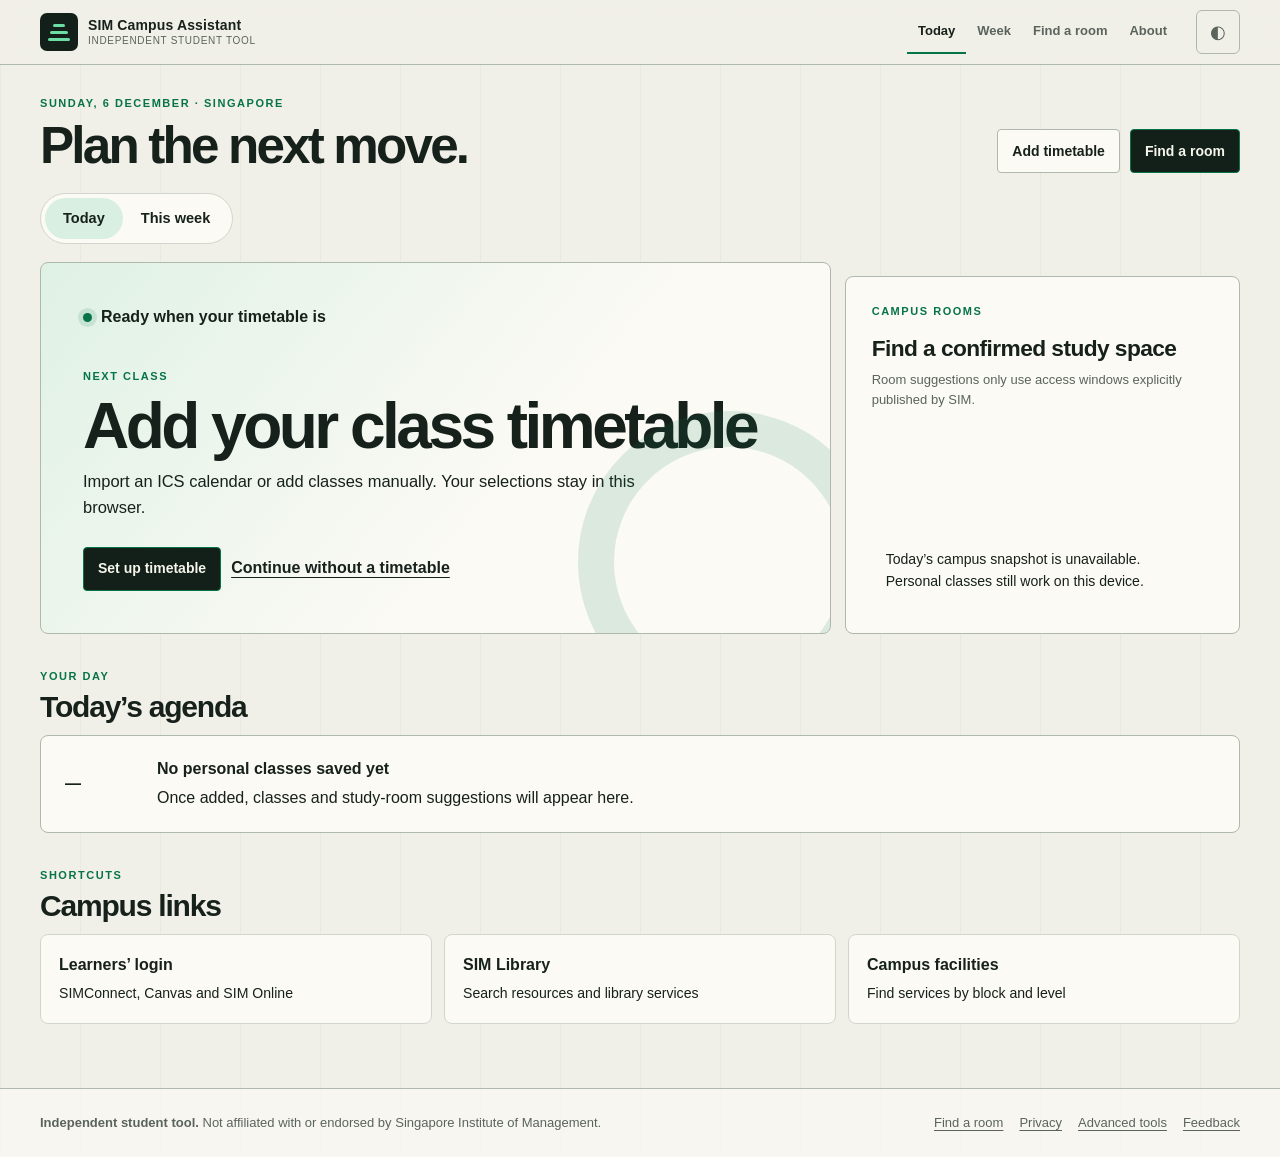
==== commit 79afad4d: "renew" ====
--- a/index.html
+++ b/index.html
@@ -4,139 +4,185 @@
 <meta charset="utf-8" />
 <meta name="viewport" content="width=device-width, initial-scale=1" />
 <script>(function(){try{var t=localStorage.getItem('sim-timetable-theme');if(t==='light'||t==='dark')document.documentElement.setAttribute('data-theme',t)}catch(e){}})();</script>
-<script async src="https://pagead2.googlesyndication.com/pagead/js/adsbygoogle.js?client=ca-pub-3855542710250858" crossorigin="anonymous"></script>
-<title>SIM Timetable — Find Free Access Rooms by Time</title>
-<meta name="description" content="Choose a time and find SIM campus rooms marked Free Access." />
+<title>SIM Campus Assistant — Today and Week</title>
+<meta name="description" content="See your next class, plan the gap, and find confirmed Free Access rooms at SIM." />
 <meta name="theme-color" content="#132019" />
 <link rel="canonical" href="https://simtimetable.vercel.app/" />
 <meta property="og:type" content="website" />
-<meta property="og:title" content="SIM Timetable" />
-<meta property="og:description" content="Choose a time. Find a Free Access room." />
+<meta property="og:title" content="SIM Campus Assistant" />
+<meta property="og:description" content="Your next class and a confirmed place to study before it." />
 <meta property="og:url" content="https://simtimetable.vercel.app/" />
 <meta property="og:image" content="https://simtimetable.vercel.app/assets/og-sim-campus-timetable.png" />
 <meta property="og:image:width" content="1734" />
 <meta property="og:image:height" content="907" />
 <meta property="og:image:alt" content="SIM Timetable — Find a Free Access room." />
 <meta name="twitter:card" content="summary_large_image" />
-<meta name="twitter:title" content="SIM Timetable" />
-<meta name="twitter:description" content="Choose a time. Find a Free Access room." />
 <meta name="twitter:image" content="https://simtimetable.vercel.app/assets/og-sim-campus-timetable.png" />
 <link rel="stylesheet" href="/assets/styles.css" />
 <link rel="icon" href="data:image/svg+xml,<svg xmlns=%22http://www.w3.org/2000/svg%22 viewBox=%220 0 100 100%22><rect width=%22100%22 height=%22100%22 rx=%2218%22 fill=%22%23132019%22/><path d=%22M18 67h64M28 49h44M39 31h22%22 stroke=%22%236CDEA5%22 stroke-width=%2210%22 stroke-linecap=%22round%22/></svg>" />
 </head>
-<body>
-<a class="skip-link" href="#main">Skip to room finder</a>
-
+<body class="assistant-page">
+<a class="skip-link" href="#main">Skip to today</a>
 <header class="site-header">
   <div class="site-header-inner">
-    <a class="brand" href="/" aria-label="SIM Timetable home">
+    <a class="brand" href="/" aria-label="SIM Campus Assistant home">
       <span class="brand-mark" aria-hidden="true"><i></i><i></i><i></i></span>
-      <span class="brand-copy">
-        <strong>SIM Timetable</strong>
-        <small>Free Access rooms</small>
-      </span>
+      <span class="brand-copy"><strong>SIM Campus Assistant</strong><small>Independent student tool</small></span>
     </a>
     <nav class="site-nav" aria-label="Primary navigation">
-      <a href="/#free-access" data-view-link="now">Free Access</a>
-      <a href="/#schedule" data-view-link="schedule">Timetable</a>
+      <a href="/#today" data-assistant-link="today" aria-current="page">Today</a>
+      <a href="/#week" data-assistant-link="week">Week</a>
+      <a href="/rooms#free-access">Find a room</a>
       <a href="/about">About</a>
     </nav>
-    <button class="theme-toggle" data-theme-toggle type="button" aria-label="System theme. Activate to change theme.">
-      <span class="theme-toggle-icon" aria-hidden="true">◐</span>
-    </button>
+    <button class="theme-toggle" data-theme-toggle type="button" aria-label="System theme. Activate to change theme."><span class="theme-toggle-icon" aria-hidden="true">◐</span></button>
   </div>
 </header>
 
-<main class="page-shell app-shell" id="main">
-  <section class="workspace-intro" aria-labelledby="pageTitle">
+<main class="page-shell assistant-shell" id="main">
+  <section class="assistant-heading" aria-labelledby="assistantTitle">
     <div>
-      <p class="eyebrow">SIM campus · Singapore</p>
-      <h1 id="pageTitle">Find a Free Access room.</h1>
-      <p>Pick a time, then narrow it down.</p>
+      <p class="eyebrow" id="assistantDate">Today · Singapore</p>
+      <h1 id="assistantTitle">Plan the next move.</h1>
     </div>
-    <div class="workspace-meta" id="workspaceMeta" hidden>
-      <div class="data-stamp">
-        <span>Schedule</span>
-        <strong id="dateValue">—</strong>
-        <small id="dateDetail">Loading…</small>
-      </div>
-      <div class="data-stamp">
-        <span>Updated</span>
-        <strong id="updatedValue">—</strong>
-        <small id="updatedDetail">Checking…</small>
-      </div>
-      <details class="data-menu">
-        <summary>Data</summary>
-        <div class="data-menu-panel">
-          <button type="button" id="exportBtn">Download offline copy</button>
-          <button type="button" id="showImportBtn">Load my own data</button>
-          <a href="/advanced">Advanced refresh tools</a>
-          <a href="https://scheduling.sim.edu.sg/rad/campus.htm?id=SIM">Official schedule</a>
-          <span class="action-status" id="exportStatus" role="status"></span>
-        </div>
-      </details>
+    <div class="assistant-actions">
+      <button class="btn" type="button" data-open-setup>Add timetable</button>
+      <a class="btn primary" href="/rooms#free-access">Find a room</a>
     </div>
   </section>
 
-  <aside class="alert" id="staleBanner" role="alert" hidden>
-    <span aria-hidden="true">⚠</span>
-    <div><strong>Previous schedule</strong><p id="staleText">This snapshot is not for today in Singapore.</p></div>
-  </aside>
+  <nav class="assistant-tabs" aria-label="Assistant views">
+    <a href="#today" data-assistant-link="today" aria-current="page">Today</a>
+    <a href="#week" data-assistant-link="week">This week</a>
+  </nav>
 
-  <section class="waiting-panel card" id="waitingPanel" aria-live="polite" hidden>
-    <div class="loading-state">
-      <div class="spinner" aria-hidden="true"></div>
-      <div><h2 id="waitStep">Waiting for the fresh schedule</h2><p id="waitDetail">Keep this tab open while the SIM scheduling page sends the data.</p></div>
-      <button class="btn" id="waitingCancel" type="button">Load a file instead</button>
+  <section id="todayView" data-assistant-view="today">
+    <div class="assistant-dashboard">
+      <article class="assistant-focus card">
+        <div class="focus-status"><span class="live-dot" aria-hidden="true"></span><span>Ready when your timetable is</span></div>
+        <p class="eyebrow">Next class</p>
+        <h2>Add your class timetable</h2>
+        <p class="focus-copy">Import an ICS calendar or add classes manually. Your selections stay in this browser.</p>
+        <div class="focus-actions">
+          <button class="btn primary" type="button" data-open-setup>Set up timetable</button>
+          <a class="text-link" href="/rooms#free-access">Continue without a timetable</a>
+        </div>
+      </article>
+
+      <aside class="assistant-side card" aria-label="Campus schedule status">
+        <p class="eyebrow">Campus rooms</p>
+        <h2>Checking today’s Free Access windows</h2>
+        <p class="note">Room suggestions only use access windows explicitly published by SIM.</p>
+        <div class="assistant-data-status" id="campusDataStatus" role="status">Loading the latest snapshot…</div>
+      </aside>
+    </div>
+
+    <section class="assistant-section" aria-labelledby="todayAgendaHeading">
+      <div class="section-heading"><div><p class="eyebrow">Your day</p><h2 id="todayAgendaHeading">Today’s agenda</h2></div></div>
+      <div class="agenda-empty card">
+        <span class="agenda-time">—</span>
+        <div><strong>No personal classes saved yet</strong><p>Once added, classes and study-room suggestions will appear here.</p></div>
+      </div>
+    </section>
+  </section>
+
+  <section id="weekView" data-assistant-view="week" hidden>
+    <div class="week-empty card">
+      <p class="eyebrow">This week</p>
+      <h2>Your seven-day timetable will live here.</h2>
+      <p>Add an ICS file or create a repeating class to see Monday through Sunday.</p>
+      <button class="btn primary" type="button" data-open-setup>Set up timetable</button>
     </div>
   </section>
 
-  <section class="card" id="loadingPanel" aria-live="polite">
-    <div class="loading-state">
-      <div class="spinner" aria-hidden="true"></div>
-      <div><h2>Getting today’s timetable</h2><p>Checking the latest published SIM schedule.</p></div>
+  <section class="assistant-section quick-links" aria-labelledby="campusLinksHeading">
+    <div class="section-heading"><div><p class="eyebrow">Shortcuts</p><h2 id="campusLinksHeading">Campus links</h2></div></div>
+    <div class="quick-link-grid">
+      <a class="quick-link" href="https://www.sim.edu.sg/learners-login"><strong>Learners’ login</strong><span>SIMConnect, Canvas and SIM Online</span></a>
+      <a class="quick-link" href="https://library.sim.edu.sg/"><strong>SIM Library</strong><span>Search resources and library services</span></a>
+      <a class="quick-link" href="https://www.sim.edu.sg/degrees-diplomas/life-at-sim/campus-facilities"><strong>Campus facilities</strong><span>Find services by block and level</span></a>
+    </div>
+  </section>
+</main>
+
+<dialog class="assistant-dialog" id="setupDialog" aria-labelledby="setupTitle">
+  <div class="dialog-head">
+    <div><p class="eyebrow">Local timetable</p><h2 id="setupTitle">Set up your week</h2></div>
+    <button class="dialog-close" id="closeSetup" type="button" aria-label="Close timetable setup">×</button>
+  </div>
+  <nav class="setup-tabs" role="tablist" aria-label="Timetable setup options">
+    <button type="button" role="tab" data-setup-tab="import" aria-selected="true">Import ICS</button>
+    <button type="button" role="tab" data-setup-tab="manual" aria-selected="false">Add manually</button>
+    <button type="button" role="tab" data-setup-tab="data" aria-selected="false">Settings &amp; data</button>
+  </nav>
+
+  <section class="setup-panel" data-setup-panel="import">
+    <h3>Choose classes from a calendar</h3>
+    <p class="note">The file is read on this device. All-day items and events you do not select are discarded.</p>
+    <label class="file-drop" for="icsFile">
+      <strong>Choose an ICS calendar</strong>
+      <span>Exported from Canvas, Outlook, Apple Calendar or another calendar app</span>
+      <input id="icsFile" type="file" accept="text/calendar,.ics" />
+    </label>
+    <div class="import-summary" id="importSummary" hidden></div>
+    <div class="class-picker" id="classPicker"></div>
+    <div class="dialog-actions" id="importActions" hidden>
+      <button class="btn primary" id="saveImportedClasses" type="button">Save selected classes</button>
+      <button class="btn" id="selectAllClasses" type="button">Select all</button>
     </div>
   </section>
 
-  <section class="import-panel card" id="importPanel" aria-labelledby="importHeading" hidden>
-    <p class="eyebrow">Fallback option</p>
-    <h2 id="importHeading">Load a saved schedule</h2>
-    <p class="note">Use this only when the daily snapshot is unavailable. Your file stays in this browser.</p>
-    <div class="drop" id="drop">
-      <strong>Drop sim-timetable.json here</strong><br />
-      <span class="note">or <button class="btn" id="pickBtn" type="button">Choose a file</button></span>
-      <input type="file" id="file" accept="application/json,.json" hidden />
+  <section class="setup-panel" data-setup-panel="manual" hidden>
+    <form id="manualClassForm">
+      <h3>Add a class</h3>
+      <div class="form-grid">
+        <label class="field field-wide"><span>Class name</span><input name="title" required maxlength="160" placeholder="e.g. BME109 · Tutorial" /></label>
+        <label class="field"><span>Starts</span><input name="startTime" type="time" required /></label>
+        <label class="field"><span>Ends</span><input name="endTime" type="time" required /></label>
+        <label class="field"><span>From</span><input name="validFrom" type="date" required /></label>
+        <label class="field"><span>Until</span><input name="validUntil" type="date" required /></label>
+        <label class="field field-wide"><span>Room or location</span><input name="room" list="roomOptions" maxlength="100" placeholder="e.g. SR.C.3.12" /></label>
+      </div>
+      <fieldset class="weekday-fieldset">
+        <legend>Repeats on</legend>
+        <div class="weekday-choices">
+          <label><input type="checkbox" name="days" value="1" /> Mon</label>
+          <label><input type="checkbox" name="days" value="2" /> Tue</label>
+          <label><input type="checkbox" name="days" value="3" /> Wed</label>
+          <label><input type="checkbox" name="days" value="4" /> Thu</label>
+          <label><input type="checkbox" name="days" value="5" /> Fri</label>
+          <label><input type="checkbox" name="days" value="6" /> Sat</label>
+          <label><input type="checkbox" name="days" value="0" /> Sun</label>
+        </div>
+      </fieldset>
+      <div class="dialog-actions"><button class="btn primary" type="submit">Add class</button></div>
+    </form>
+    <div class="saved-series" id="manualSeriesList"></div>
+  </section>
+
+  <section class="setup-panel" data-setup-panel="data" hidden>
+    <h3>Room recommendation settings</h3>
+    <div class="form-grid">
+      <label class="field"><span>Travel buffer</span><select id="travelBuffer"><option value="5">5 minutes</option><option value="10">10 minutes</option><option value="15">15 minutes</option><option value="20">20 minutes</option><option value="30">30 minutes</option></select></label>
+      <label class="field"><span>Usual group size</span><select id="groupSize"><option value="">Any size</option><option value="2">2 people</option><option value="4">4 people</option><option value="10">10 people</option><option value="20">20 people</option><option value="40">40 people</option><option value="60">60 people</option></select></label>
     </div>
-    <label for="pasteArea" class="note">Or paste schedule JSON:</label>
-    <textarea class="paste" id="pasteArea" placeholder="Paste JSON here"></textarea>
-    <div class="row">
-      <button class="btn primary" id="loadPasteBtn" type="button">Load schedule</button>
-      <button class="btn" id="cancelImportBtn" type="button">Cancel</button>
-      <span class="err" id="importError" role="alert"></span>
+    <div class="data-tools">
+      <article><strong>Backup</strong><p>Download a portable JSON copy of your selected and manually added classes.</p><button class="btn" id="exportProfile" type="button">Export assistant data</button></article>
+      <article><strong>Restore</strong><p>Replace this browser’s assistant data with a previously exported copy.</p><label class="btn" for="backupFile">Import backup</label><input id="backupFile" type="file" accept="application/json,.json" hidden /></article>
+      <article class="danger-zone"><strong>Clear personal timetable</strong><p>Remove imported and manually added classes from this browser.</p><button class="btn" id="clearProfile" type="button">Clear timetable</button></article>
     </div>
   </section>
-
-  <section id="app" hidden>
-    <div id="timetable"></div>
-  </section>
-</main>
+  <p class="dialog-message" id="assistantMessage" role="status" aria-live="polite"></p>
+</dialog>
+<datalist id="roomOptions"></datalist>
 
 <footer class="site-footer">
   <div class="site-footer-inner">
-    <p><strong>Independent student tool.</strong> Not affiliated with or endorsed by Singapore Institute of Management. Schedule data comes from SIM’s public scheduling service.</p>
-    <nav class="footer-links" aria-label="Footer navigation">
-      <a href="https://scheduling.sim.edu.sg/rad/campus.htm?id=SIM">Official schedule</a>
-      <a href="/about">About</a>
-      <a href="/privacy">Privacy</a>
-      <a href="/advanced">Advanced tools</a>
-      <a href="https://github.com/Shisa2025/simtimetable/issues">Feedback</a>
-    </nav>
+    <p><strong>Independent student tool.</strong> Not affiliated with or endorsed by Singapore Institute of Management.</p>
+    <nav class="footer-links" aria-label="Footer navigation"><a href="/rooms#free-access">Find a room</a><a href="/privacy">Privacy</a><a href="/advanced">Advanced tools</a><a href="https://github.com/Shisa2025/simtimetable/issues">Feedback</a></nav>
   </div>
 </footer>
-
-<script src="/assets/toast.js"></script>
-<script src="/assets/timetable.js"></script>
 <script src="/assets/site.js"></script>
-<script src="/assets/app.js"></script>
+<script type="module" src="/assets/assistant.js"></script>
 </body>
 </html>
--- a/assets/styles.css
+++ b/assets/styles.css
@@ -681,6 +681,98 @@
 @media (prefers-reduced-motion: reduce) {
   html { scroll-behavior: auto; }
   *, *::before, *::after { animation-duration: 0.01ms !important; animation-iteration-count: 1 !important; transition-duration: 0.01ms !important; }
+}
+
+/* Campus Assistant ------------------------------------------------------- */
+.assistant-page { min-height: 100vh; }
+.assistant-shell { padding-top: 34px; padding-bottom: 64px; }
+.assistant-heading {
+  display: flex;
+  align-items: end;
+  justify-content: space-between;
+  gap: 24px;
+  margin-bottom: 20px;
+}
+.assistant-heading h1 { margin: 3px 0 0; font-size: clamp(2rem, 4vw, 3.35rem); letter-spacing: -.055em; }
+.assistant-actions, .focus-actions { display: flex; align-items: center; flex-wrap: wrap; gap: 10px; }
+.assistant-tabs {
+  display: inline-flex;
+  padding: 4px;
+  border: 1px solid var(--line);
+  border-radius: 999px;
+  background: var(--panel);
+  box-shadow: var(--shadow-sm);
+  margin-bottom: 18px;
+}
+.assistant-tabs a {
+  padding: 9px 18px;
+  border-radius: 999px;
+  color: var(--muted);
+  font-size: .91rem;
+  font-weight: 750;
+  text-decoration: none;
+}
+.assistant-tabs a[aria-current="page"] { color: var(--ink); background: var(--accent-soft); }
+.assistant-dashboard { display: grid; grid-template-columns: minmax(0, 1.6fr) minmax(270px, .8fr); gap: 14px; }
+.assistant-focus {
+  position: relative;
+  min-height: 330px;
+  padding: clamp(24px, 4vw, 42px);
+  overflow: hidden;
+  background:
+    linear-gradient(130deg, color-mix(in srgb, var(--accent-soft) 82%, transparent), transparent 60%),
+    var(--panel);
+}
+.assistant-focus::after {
+  content: "";
+  position: absolute;
+  inset: auto -50px -80px auto;
+  width: 230px;
+  height: 230px;
+  border: 36px solid color-mix(in srgb, var(--accent) 13%, transparent);
+  border-radius: 50%;
+  pointer-events: none;
+}
+.assistant-focus h2 { max-width: 680px; margin: 10px 0 12px; font-size: clamp(2rem, 5vw, 4rem); line-height: .98; letter-spacing: -.055em; }
+.focus-copy { max-width: 580px; margin: 0 0 26px; color: var(--muted); font-size: 1.03rem; }
+.focus-status { display: flex; align-items: center; gap: 9px; color: var(--muted); font-weight: 700; margin-bottom: 38px; }
+.live-dot { width: 9px; height: 9px; border-radius: 50%; background: var(--accent); box-shadow: 0 0 0 5px color-mix(in srgb, var(--accent) 13%, transparent); }
+.text-link { color: var(--ink); font-weight: 750; text-underline-offset: 4px; }
+.assistant-side { padding: 26px; display: flex; flex-direction: column; }
+.assistant-side h2 { margin: 10px 0 8px; font-size: 1.42rem; line-height: 1.14; }
+.assistant-data-status { margin-top: auto; padding: 14px; border-radius: var(--radius-sm); background: var(--surface); color: var(--muted); font-size: .88rem; }
+.assistant-section { margin-top: 34px; }
+.agenda-empty { display: grid; grid-template-columns: 74px 1fr; gap: 18px; align-items: center; padding: 21px 24px; }
+.agenda-empty p { margin: 4px 0 0; color: var(--muted); }
+.agenda-time { color: var(--muted); font-weight: 800; }
+.week-empty { min-height: 320px; display: grid; place-content: center; text-align: center; padding: 40px; }
+.week-empty h2 { margin: 8px 0; font-size: clamp(1.7rem, 4vw, 2.55rem); }
+.week-empty p { max-width: 540px; color: var(--muted); margin: 0 auto 20px; }
+.week-empty .btn { justify-self: center; }
+.quick-link-grid { display: grid; grid-template-columns: repeat(3, 1fr); gap: 12px; }
+.quick-link { display: grid; gap: 5px; padding: 18px; border: 1px solid var(--line); border-radius: var(--radius); background: var(--panel); color: var(--ink); text-decoration: none; box-shadow: var(--shadow-sm); }
+.quick-link:hover { border-color: var(--accent); transform: translateY(-1px); }
+.quick-link span { color: var(--muted); font-size: .88rem; }
+
+@media (max-width: 780px) {
+  .assistant-heading { align-items: flex-start; flex-direction: column; }
+  .assistant-actions { width: 100%; }
+  .assistant-actions .btn { flex: 1; }
+  .assistant-dashboard { grid-template-columns: 1fr; }
+  .assistant-focus { min-height: 300px; }
+  .quick-link-grid { grid-template-columns: 1fr; }
+}
+
+@media (max-width: 540px) {
+  .assistant-shell { padding-top: 22px; }
+  .assistant-heading h1 { font-size: 2.2rem; }
+  .assistant-actions { display: none; }
+  .assistant-tabs { display: flex; }
+  .assistant-tabs a { flex: 1; text-align: center; }
+  .assistant-focus { min-height: 0; padding: 24px 20px 28px; }
+  .assistant-focus h2 { font-size: 2.35rem; }
+  .focus-status { margin-bottom: 26px; }
+  .agenda-empty { grid-template-columns: 1fr; gap: 7px; }
 }
 
 /* ---------- 2026 time-lens redesign ---------- */
@@ -868,7 +960,7 @@
 .data-menu { position: relative; border-inline: 1px solid var(--line-strong); }
 .data-menu > summary {
   min-width: 68px;
-  min-height: 100%;
+  min-height: 44px;
   display: grid;
   place-items: center;
   padding: 0 12px;
@@ -1150,7 +1242,7 @@
 @media (max-width: 700px) {
   .site-header-inner { width: min(100% - 24px, var(--content)); gap: 8px; }
   .brand-copy small { display: none; }
-  .site-nav a { padding-inline: 8px; font-size: 11px; }
+  .site-nav a { min-height: 44px; display: inline-flex; align-items: center; padding-inline: 8px; font-size: 11px; }
   .page-shell { width: min(100% - 24px, var(--content)); padding-top: 20px; }
   .workspace-intro { margin-bottom: 14px; }
   .workspace-intro h1 { font-size: 35px; }
@@ -1194,3 +1286,132 @@
   .availability-window { align-items: flex-start; flex-direction: column; gap: 1px; }
   .availability-detail { text-align: left; }
 }
+
+/* Campus Assistant interactive states ---------------------------------- */
+.focus-location { margin: -2px 0 10px; font-family: ui-monospace, Consolas, monospace; font-weight: 800; color: var(--ink-soft); }
+.live-dot.is-later { background: var(--later); box-shadow: 0 0 0 5px var(--later-soft); }
+.live-dot.is-done { background: var(--unknown); box-shadow: 0 0 0 5px var(--unknown-soft); }
+.assistant-side-link { margin-top: auto; padding-top: 18px; }
+.suggestion-list { display: grid; gap: 8px; margin-top: 18px; }
+.suggestion-room {
+  display: grid;
+  gap: 2px;
+  padding: 12px 13px;
+  border: 1px solid var(--line);
+  border-radius: 5px;
+  background: var(--surface);
+  color: var(--ink);
+  text-decoration: none;
+}
+.suggestion-room:hover { border-color: var(--accent); }
+.suggestion-room strong { font-family: ui-monospace, Consolas, monospace; font-size: 1.04rem; }
+.suggestion-room span { color: var(--muted); font-size: .8rem; }
+.agenda-list { display: grid; gap: 9px; }
+.agenda-item { display: grid; grid-template-columns: 105px minmax(0, 1fr) auto; gap: 18px; align-items: center; padding: 17px 20px; }
+.agenda-item.is-current { border-color: var(--accent); box-shadow: inset 3px 0 var(--accent); }
+.agenda-item.is-past { opacity: .62; }
+.agenda-item time { display: grid; gap: 2px; font-family: ui-monospace, Consolas, monospace; font-size: .93rem; font-weight: 800; }
+.agenda-item time span { color: var(--muted); font-size: .77rem; font-weight: 600; }
+.agenda-item p { margin: 4px 0 0; color: var(--muted); font-size: .85rem; }
+.agenda-source { padding: 3px 7px; border-radius: 3px; background: var(--panel-soft); color: var(--muted); font-size: .68rem; font-weight: 800; text-transform: uppercase; letter-spacing: .07em; }
+.week-toolbar { display: flex; align-items: end; justify-content: space-between; gap: 20px; margin: 3px 0 16px; }
+.week-toolbar h2 { margin: 4px 0 0; font-size: clamp(1.7rem, 4vw, 2.6rem); letter-spacing: -.045em; }
+.week-grid { display: grid; grid-template-columns: repeat(7, minmax(145px, 1fr)); gap: 8px; overflow-x: auto; padding-bottom: 8px; }
+.week-day { min-height: 340px; border: 1px solid var(--line); border-radius: 6px; background: var(--panel); }
+.week-day > header { display: flex; justify-content: space-between; align-items: center; padding: 13px; border-bottom: 1px solid var(--line); color: var(--muted); }
+.week-day > header span { font-size: .73rem; font-weight: 800; text-transform: uppercase; letter-spacing: .08em; }
+.week-day > header strong { font: 800 1.05rem ui-monospace, Consolas, monospace; color: var(--ink); }
+.week-day.is-today { border-color: var(--accent); box-shadow: inset 0 3px var(--accent); }
+.week-day > div { display: grid; gap: 7px; padding: 8px; }
+.week-event { display: grid; gap: 4px; padding: 10px; border-radius: 4px; background: var(--accent-soft); }
+.week-event time { color: var(--accent); font: 800 .7rem ui-monospace, Consolas, monospace; }
+.week-event strong { font-size: .82rem; line-height: 1.25; }
+.week-event span { color: var(--muted); font-size: .71rem; overflow-wrap: anywhere; }
+.week-none { margin: 10px 4px; color: var(--muted); font-size: .78rem; }
+
+.assistant-dialog {
+  width: min(900px, calc(100% - 28px));
+  max-height: min(88vh, 860px);
+  padding: 0;
+  overflow: auto;
+  border: 1px solid var(--line-strong);
+  border-radius: 8px;
+  background: var(--panel);
+  color: var(--ink);
+  box-shadow: 0 28px 90px rgba(0, 0, 0, .32);
+}
+.assistant-dialog::backdrop { background: rgba(8, 16, 12, .68); backdrop-filter: blur(4px); }
+.dialog-head { position: sticky; z-index: 4; top: 0; display: flex; justify-content: space-between; gap: 20px; align-items: center; padding: 20px 22px 14px; background: color-mix(in srgb, var(--panel) 94%, transparent); border-bottom: 1px solid var(--line); backdrop-filter: blur(12px); }
+.dialog-head h2 { margin: 3px 0 0; font-size: 1.7rem; letter-spacing: -.04em; }
+.dialog-close { width: 44px; height: 44px; border: 1px solid var(--line); border-radius: 50%; background: transparent; color: var(--ink); font-size: 1.5rem; cursor: pointer; }
+.setup-tabs { display: flex; gap: 4px; padding: 14px 22px 0; border-bottom: 1px solid var(--line); overflow-x: auto; }
+.setup-tabs button { min-height: 44px; padding: 0 13px; border: 0; border-bottom: 2px solid transparent; background: transparent; color: var(--muted); font: inherit; font-size: .86rem; font-weight: 800; white-space: nowrap; cursor: pointer; }
+.setup-tabs button[aria-selected="true"] { color: var(--accent); border-bottom-color: var(--accent); }
+.setup-panel { padding: 24px 22px 8px; }
+.setup-panel h3 { margin: 0 0 8px; font-size: 1.18rem; }
+.file-drop { display: grid; gap: 5px; margin-top: 16px; padding: 24px; border: 1px dashed var(--line-strong); border-radius: 6px; background: var(--surface); cursor: pointer; }
+.file-drop:hover { border-color: var(--accent); }
+.file-drop span { color: var(--muted); font-size: .84rem; }
+.file-drop input { margin-top: 8px; }
+.import-summary { display: grid; gap: 4px; margin-top: 16px; padding: 13px; border-radius: 5px; background: var(--accent-soft); }
+.import-summary span { color: var(--muted); font-size: .82rem; }
+.import-summary details { margin-top: 4px; font-size: .78rem; }
+.class-picker { display: grid; gap: 8px; margin-top: 12px; }
+.class-choice { display: grid; grid-template-columns: minmax(0, 1fr) 230px; gap: 16px; align-items: center; padding: 14px; border: 1px solid var(--line); border-radius: 5px; }
+.class-choice-main { display: flex; align-items: flex-start; gap: 10px; min-width: 0; cursor: pointer; }
+.class-choice-main input { margin-top: 3px; }
+.class-choice-main span { display: grid; gap: 4px; min-width: 0; }
+.class-choice-main small { color: var(--muted); overflow-wrap: anywhere; }
+.class-room { display: grid; gap: 4px; }
+.class-room span, .field > span { color: var(--muted); font-size: .73rem; font-weight: 800; text-transform: uppercase; letter-spacing: .06em; }
+.class-room input, .field input, .field select {
+  width: 100%;
+  min-height: 44px;
+  padding: 9px 10px;
+  border: 1px solid var(--line-strong);
+  border-radius: 4px;
+  background: var(--bg);
+  color: var(--ink);
+  font: inherit;
+}
+.dialog-actions { display: flex; flex-wrap: wrap; gap: 8px; margin-top: 16px; }
+.form-grid { display: grid; grid-template-columns: repeat(2, minmax(0, 1fr)); gap: 11px; margin-top: 16px; }
+.field { display: grid; gap: 5px; }
+.field-wide { grid-column: 1 / -1; }
+.weekday-fieldset { margin: 16px 0 0; padding: 0; border: 0; }
+.weekday-fieldset legend { color: var(--muted); font-size: .73rem; font-weight: 800; text-transform: uppercase; letter-spacing: .06em; }
+.weekday-choices { display: flex; flex-wrap: wrap; gap: 7px; margin-top: 8px; }
+.weekday-choices label { padding: 8px 10px; border: 1px solid var(--line); border-radius: 4px; background: var(--surface); font-size: .82rem; cursor: pointer; }
+.saved-series { display: grid; gap: 7px; margin-top: 25px; padding-top: 18px; border-top: 1px solid var(--line); }
+.saved-series article { display: flex; justify-content: space-between; gap: 16px; align-items: center; padding: 11px; border-radius: 4px; background: var(--surface); }
+.saved-series article div { display: grid; gap: 3px; }
+.saved-series article span { color: var(--muted); font-size: .79rem; }
+.saved-series article button { border: 0; background: transparent; color: var(--busy); font: inherit; font-size: .78rem; font-weight: 800; cursor: pointer; }
+.data-tools { display: grid; grid-template-columns: repeat(3, 1fr); gap: 9px; margin-top: 22px; }
+.data-tools article { display: flex; flex-direction: column; align-items: flex-start; padding: 14px; border: 1px solid var(--line); border-radius: 5px; }
+.data-tools article p { min-height: 54px; color: var(--muted); font-size: .8rem; }
+.data-tools .danger-zone { border-color: color-mix(in srgb, var(--busy) 40%, var(--line)); }
+.dialog-message { position: sticky; bottom: 0; min-height: 24px; margin: 16px 0 0; padding: 12px 22px; background: color-mix(in srgb, var(--panel) 95%, transparent); border-top: 1px solid var(--line); color: var(--accent); font-size: .83rem; font-weight: 700; backdrop-filter: blur(12px); }
+.dialog-message.is-error { color: var(--busy); }
+
+@media (max-width: 760px) {
+  .agenda-item { grid-template-columns: 82px minmax(0, 1fr); gap: 12px; }
+  .agenda-source { grid-column: 2; justify-self: start; }
+  .week-grid { grid-template-columns: 1fr; overflow: visible; }
+  .week-day { min-height: 0; }
+  .week-day > header { justify-content: flex-start; gap: 10px; }
+  .week-day > header strong { order: -1; }
+  .class-choice { grid-template-columns: 1fr; }
+  .data-tools { grid-template-columns: 1fr; }
+  .data-tools article p { min-height: 0; }
+}
+
+@media (max-width: 520px) {
+  .assistant-dialog { width: 100%; max-width: none; max-height: 94vh; margin: auto 0 0; border-radius: 12px 12px 0 0; }
+  .dialog-head, .setup-panel { padding-inline: 16px; }
+  .setup-tabs { padding-inline: 12px; }
+  .form-grid { grid-template-columns: 1fr; }
+  .field-wide { grid-column: auto; }
+  .week-toolbar { align-items: flex-start; }
+  .agenda-item { padding: 15px; }
+}
